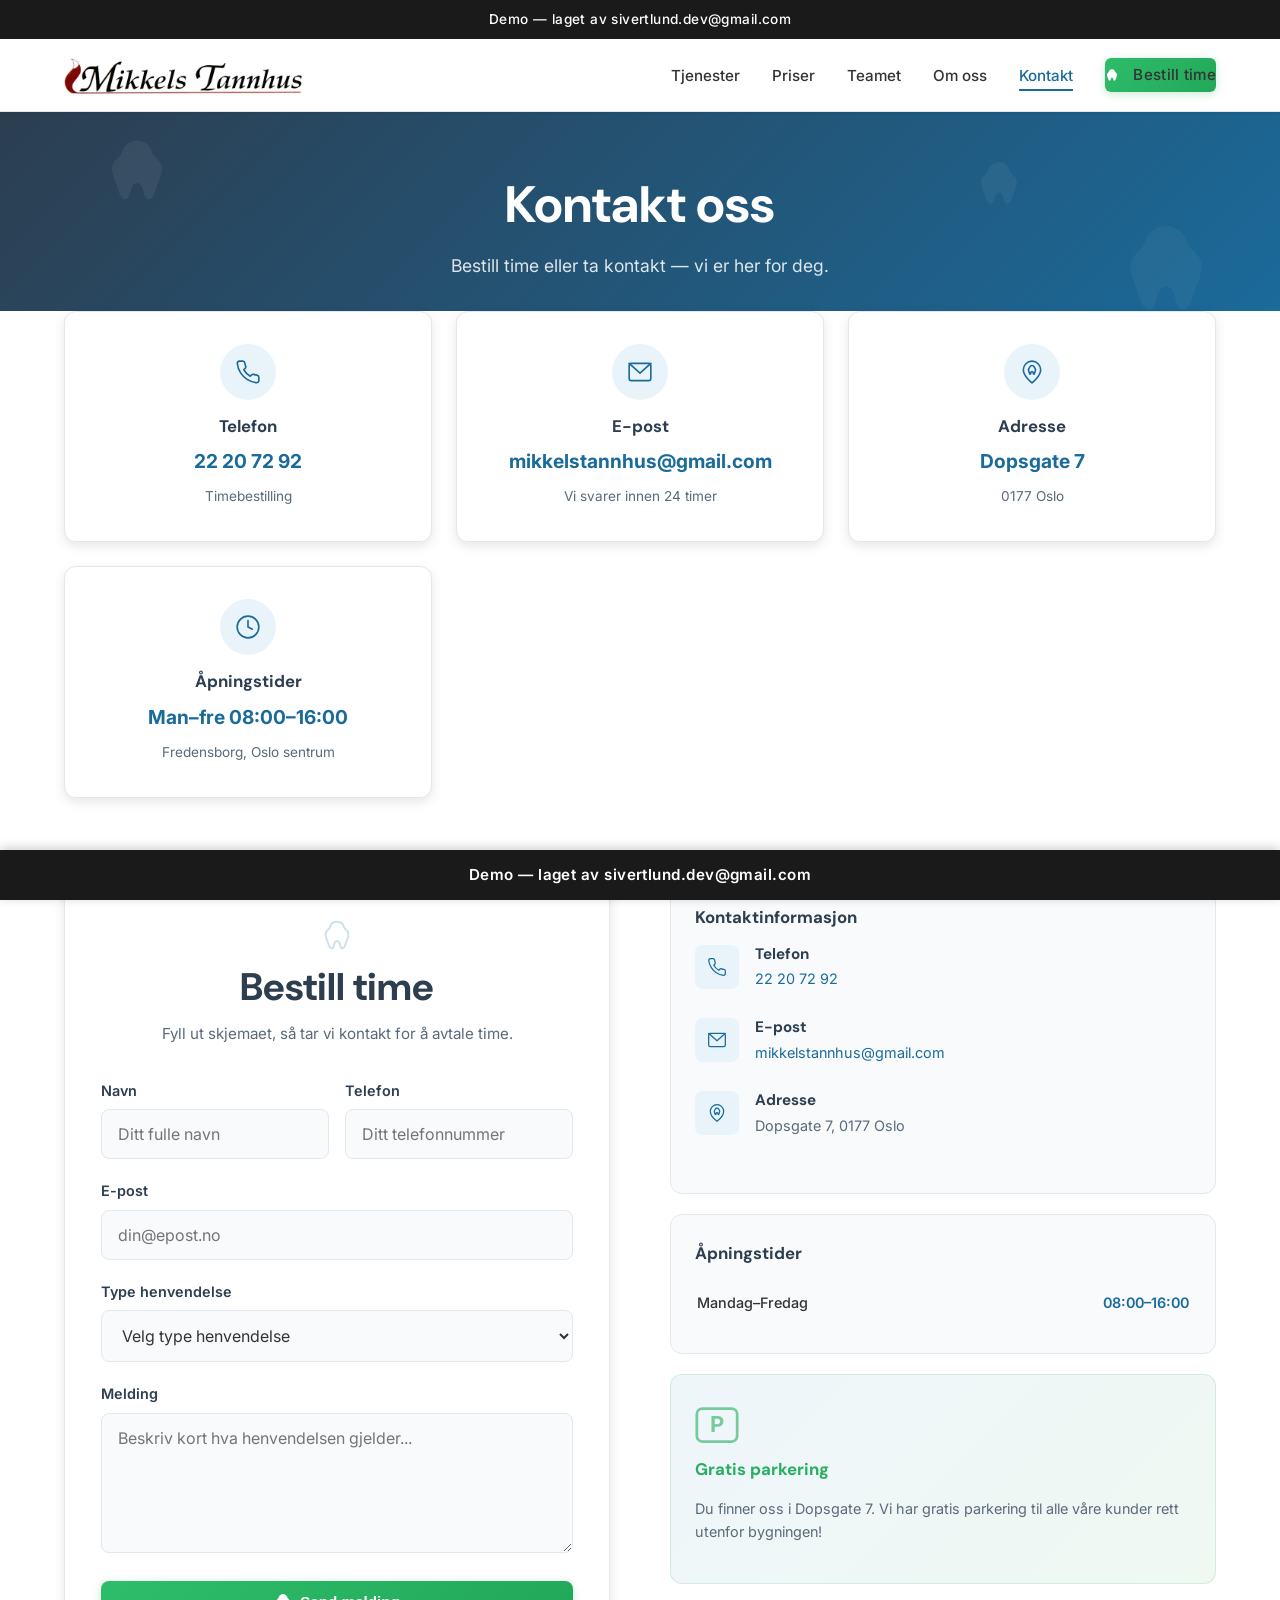
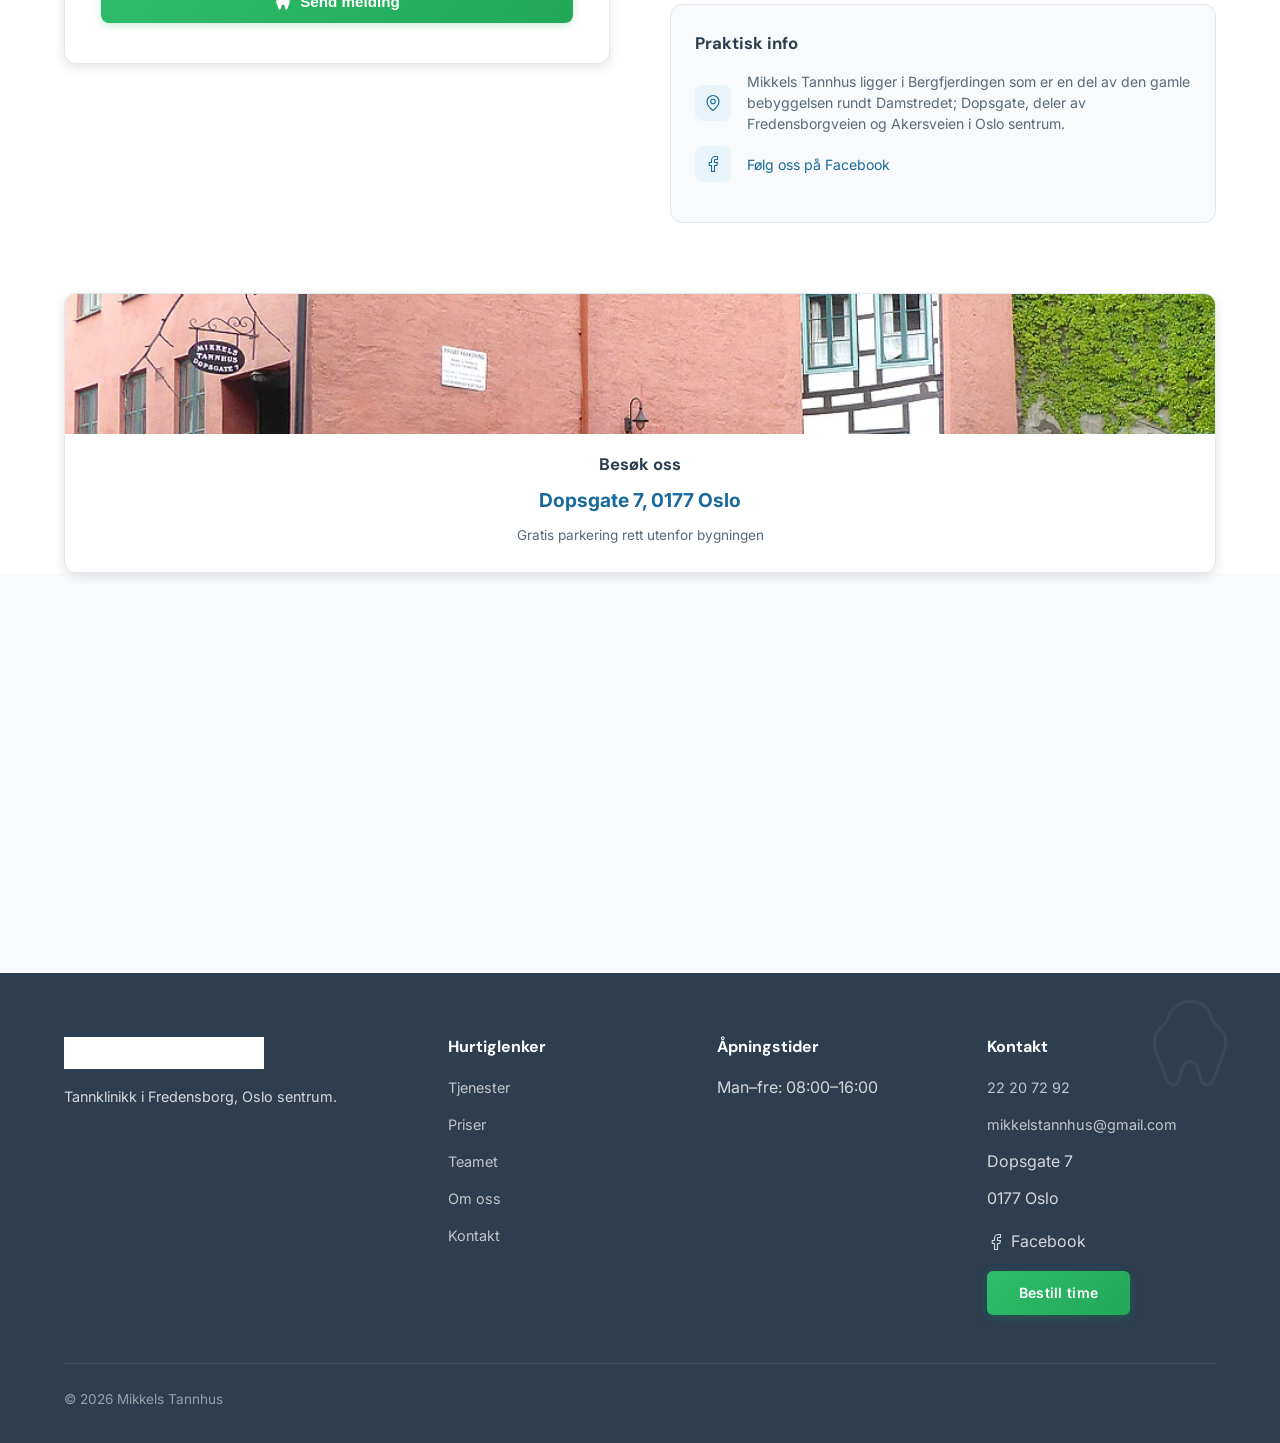
==== kontakt.html @ ebc5834c "Initial commit: Mikkels Tannhus website Tannklinikk website for Mikkels Tannhus, Dopsgate 7, Oslo. B" ====
<!DOCTYPE html>
<html lang="nb">
<head>
  <meta charset="UTF-8">
  <meta name="viewport" content="width=device-width, initial-scale=1.0">
  <title>Kontakt oss — Mikkels Tannhus</title>
  <meta name="description" content="Ta kontakt med Mikkels Tannhus. Ring 22 20 72 92 for timebestilling. Dopsgate 7, 0177 Oslo.">

  <!-- Fonts -->
  <link rel="preconnect" href="https://fonts.googleapis.com">
  <link rel="preconnect" href="https://fonts.gstatic.com" crossorigin>
  <link href="https://fonts.googleapis.com/css2?family=DM+Sans:wght@400;500;600;700&family=Inter:wght@400;500;600;700&display=swap" rel="stylesheet">

  <link rel="stylesheet" href="style.css">
</head>
<body>

  <!-- ===== DEMO BANNER ===== -->
  <div class="demo-banner">Demo — laget av sivertlund.dev@gmail.com</div>

  <!-- ===== HEADER ===== -->
  <header class="header">
    <div class="container">
      <a href="index.html" class="logo">
        <img src="assets/images/logo.jpg" alt="Mikkels Tannhus" loading="eager">
      </a>
      <nav>
        <ul class="nav-links" id="navLinks">
          <li><a href="tjenester.html">Tjenester</a></li>
          <li><a href="priser.html">Priser</a></li>
          <li><a href="teamet.html">Teamet</a></li>
          <li><a href="om.html">Om oss</a></li>
          <li><a href="kontakt.html" class="active">Kontakt</a></li>
          <li><a href="kontakt.html" class="btn btn-primary btn-nav">Bestill time</a></li>
        </ul>
      </nav>
      <button class="hamburger" id="hamburger" aria-label="Meny">
        <span></span>
        <span></span>
        <span></span>
      </button>
    </div>
  </header>

  <!-- ===== PAGE HERO ===== -->
  <section class="page-hero">
    <div class="page-hero-teeth" aria-hidden="true">
      <svg class="page-hero-tooth pht-1" viewBox="0 0 24 24" fill="rgba(255,255,255,0.06)"><path d="M12 2C9.5 2 7.5 3.5 7 5.5C6.5 7.5 5 8 4 9.5C3 11 3.5 13 4 14.5C4.5 16 5 17 5.5 18.5C6 20 6.5 22 8 22C9.5 22 9.5 20 10 18.5C10.5 17 11 16.5 12 16.5C13 16.5 13.5 17 14 18.5C14.5 20 14.5 22 16 22C17.5 22 18 20 18.5 18.5C19 17 19.5 16 20 14.5C20.5 13 21 11 20 9.5C19 8 17.5 7.5 17 5.5C16.5 3.5 14.5 2 12 2Z"/></svg>
      <svg class="page-hero-tooth pht-2" viewBox="0 0 24 24" fill="rgba(255,255,255,0.04)"><path d="M12 2C9.5 2 7.5 3.5 7 5.5C6.5 7.5 5 8 4 9.5C3 11 3.5 13 4 14.5C4.5 16 5 17 5.5 18.5C6 20 6.5 22 8 22C9.5 22 9.5 20 10 18.5C10.5 17 11 16.5 12 16.5C13 16.5 13.5 17 14 18.5C14.5 20 14.5 22 16 22C17.5 22 18 20 18.5 18.5C19 17 19.5 16 20 14.5C20.5 13 21 11 20 9.5C19 8 17.5 7.5 17 5.5C16.5 3.5 14.5 2 12 2Z"/></svg>
      <svg class="page-hero-tooth pht-3" viewBox="0 0 24 24" fill="rgba(255,255,255,0.05)"><path d="M12 2C9.5 2 7.5 3.5 7 5.5C6.5 7.5 5 8 4 9.5C3 11 3.5 13 4 14.5C4.5 16 5 17 5.5 18.5C6 20 6.5 22 8 22C9.5 22 9.5 20 10 18.5C10.5 17 11 16.5 12 16.5C13 16.5 13.5 17 14 18.5C14.5 20 14.5 22 16 22C17.5 22 18 20 18.5 18.5C19 17 19.5 16 20 14.5C20.5 13 21 11 20 9.5C19 8 17.5 7.5 17 5.5C16.5 3.5 14.5 2 12 2Z"/></svg>
    </div>
    <div class="container">
      <h1>Kontakt oss</h1>
      <p>Bestill time eller ta kontakt — vi er her for deg.</p>
    </div>
  </section>

  <!-- ===== QUICK CONTACT CARDS ===== -->
  <section class="contact-quick-cards">
    <div class="container">
      <div class="contact-cards-grid">
        <a href="tel:22207292" class="contact-quick-card fade-in">
          <div class="contact-quick-icon">
            <svg xmlns="http://www.w3.org/2000/svg" viewBox="0 0 24 24" fill="none" stroke="currentColor" stroke-width="1.5" stroke-linecap="round" stroke-linejoin="round"><path d="M22 16.92v3a2 2 0 0 1-2.18 2 19.79 19.79 0 0 1-8.63-3.07 19.5 19.5 0 0 1-6-6 19.79 19.79 0 0 1-3.07-8.67A2 2 0 0 1 4.11 2h3a2 2 0 0 1 2 1.72c.127.96.361 1.903.7 2.81a2 2 0 0 1-.45 2.11L8.09 9.91a16 16 0 0 0 6 6l1.27-1.27a2 2 0 0 1 2.11-.45c.907.339 1.85.573 2.81.7A2 2 0 0 1 22 16.92Z"/></svg>
          </div>
          <h3>Telefon</h3>
          <span class="contact-quick-value">22 20 72 92</span>
          <span class="contact-quick-desc">Timebestilling</span>
        </a>
        <a href="mailto:mikkelstannhus@gmail.com" class="contact-quick-card fade-in">
          <div class="contact-quick-icon">
            <svg xmlns="http://www.w3.org/2000/svg" viewBox="0 0 24 24" fill="none" stroke="currentColor" stroke-width="1.5" stroke-linecap="round" stroke-linejoin="round"><rect x="2" y="4" width="20" height="16" rx="2"/><path d="M22 4L12 13L2 4"/></svg>
          </div>
          <h3>E-post</h3>
          <span class="contact-quick-value">mikkelstannhus@gmail.com</span>
          <span class="contact-quick-desc">Vi svarer innen 24 timer</span>
        </a>
        <a href="https://maps.google.com/?q=Dopsgate+7,+0177+Oslo" target="_blank" rel="noopener" class="contact-quick-card fade-in">
          <div class="contact-quick-icon">
            <!-- Location pin with tooth -->
            <svg xmlns="http://www.w3.org/2000/svg" viewBox="0 0 24 24" fill="none" stroke="currentColor" stroke-width="1.5" stroke-linecap="round" stroke-linejoin="round"><path d="M12 22S4 16 4 10a8 8 0 1 1 16 0c0 6-8 12-8 12Z"/><path d="M12 6C11 6 10.3 6.5 10.1 7.2C9.8 8 9.3 8.3 9 9C8.5 9.7 8.7 10.5 9 11C9.2 11.5 9.3 12 9.5 12.5C9.7 13.2 9.8 14 10.3 14C10.8 14 10.8 13.2 11 12.5C11.2 11.8 11.3 11.5 12 11.5C12.7 11.5 12.8 11.8 13 12.5C13.2 13.2 13.2 14 13.7 14C14.2 14 14.3 13.2 14.5 12.5C14.7 12 14.8 11.5 15 11C15.3 10.5 15.5 9.7 15 9C14.7 8.3 14.2 8 14 7.2C13.7 6.5 13 6 12 6Z"/></svg>
          </div>
          <h3>Adresse</h3>
          <span class="contact-quick-value">Dopsgate 7</span>
          <span class="contact-quick-desc">0177 Oslo</span>
        </a>
        <div class="contact-quick-card fade-in">
          <div class="contact-quick-icon">
            <svg xmlns="http://www.w3.org/2000/svg" viewBox="0 0 24 24" fill="none" stroke="currentColor" stroke-width="1.5" stroke-linecap="round" stroke-linejoin="round"><circle cx="12" cy="12" r="10"/><polyline points="12 6 12 12 16 14"/></svg>
          </div>
          <h3>Åpningstider</h3>
          <span class="contact-quick-value">Man–fre 08:00–16:00</span>
          <span class="contact-quick-desc">Fredensborg, Oslo sentrum</span>
        </div>
      </div>
    </div>
  </section>

  <!-- ===== CONTACT FORM SECTION ===== -->
  <section class="contact-form-section">
    <div class="container">
      <div class="contact-layout">

        <!-- Left column: Form -->
        <div class="contact-form-col fade-in">
          <div class="contact-form-card">
            <div class="contact-form-header">
              <div class="contact-form-tooth" aria-hidden="true">
                <svg viewBox="0 0 24 24" fill="none" stroke="currentColor" stroke-width="1.5" stroke-linecap="round" stroke-linejoin="round"><path d="M12 2C9.5 2 7.5 3.5 7 5.5C6.5 7.5 5 8 4 9.5C3 11 3.5 13 4 14.5C4.5 16 5 17 5.5 18.5C6 20 6.5 22 8 22C9.5 22 9.5 20 10 18.5C10.5 17 11 16.5 12 16.5C13 16.5 13.5 17 14 18.5C14.5 20 14.5 22 16 22C17.5 22 18 20 18.5 18.5C19 17 19.5 16 20 14.5C20.5 13 21 11 20 9.5C19 8 17.5 7.5 17 5.5C16.5 3.5 14.5 2 12 2Z"/></svg>
              </div>
              <h2>Bestill time</h2>
              <p>Fyll ut skjemaet, så tar vi kontakt for å avtale time.</p>
            </div>
            <form action="https://formspree.io/f/placeholder" method="POST">
              <div class="form-row">
                <div class="form-group">
                  <label for="navn">Navn</label>
                  <input type="text" id="navn" name="navn" placeholder="Ditt fulle navn" required>
                </div>
                <div class="form-group">
                  <label for="telefon">Telefon</label>
                  <input type="tel" id="telefon" name="telefon" placeholder="Ditt telefonnummer">
                </div>
              </div>
              <div class="form-group">
                <label for="epost">E-post</label>
                <input type="email" id="epost" name="epost" placeholder="din@epost.no" required>
              </div>
              <div class="form-group">
                <label for="henvendelse">Type henvendelse</label>
                <select id="henvendelse" name="henvendelse">
                  <option value="">Velg type henvendelse</option>
                  <option value="timebestilling">Timebestilling</option>
                  <option value="tannlegeskrekk">Tannlegeskrekk</option>
                  <option value="implantat">Implantat-konsultasjon</option>
                  <option value="prisforespørsel">Prisforespørsel</option>
                  <option value="annet">Annet</option>
                </select>
              </div>
              <div class="form-group">
                <label for="melding">Melding</label>
                <textarea id="melding" name="melding" rows="4" required placeholder="Beskriv kort hva henvendelsen gjelder..."></textarea>
              </div>
              <button type="submit" class="btn btn-primary btn-tooth-icon" style="width: 100%; justify-content: center;"><svg class="btn-icon" viewBox="0 0 20 20" fill="currentColor"><path d="M10 1C7.8 1 6 2.5 5.5 4.3C5 6 3.8 6.5 3 7.8C2 9 2.5 10.8 3 12C3.5 13.3 3.8 14 4.2 15.3C4.7 17 5 18.5 6.2 18.5C7.5 18.5 7.5 17 8 15.3C8.5 13.5 8.8 13 10 13C11.2 13 11.5 13.5 12 15.3C12.5 17 12.5 18.5 13.8 18.5C15 18.5 15.3 17 15.8 15.3C16.2 14 16.5 13.3 17 12C17.5 10.8 18 9 17 7.8C16.2 6.5 15 6 14.5 4.3C14 2.5 12.2 1 10 1Z"/></svg> Send melding</button>
            </form>
          </div>
        </div>

        <!-- Right column: Contact info sidebar -->
        <div class="contact-info-sidebar fade-in">
          <div class="sidebar-card">
            <h3>Kontaktinformasjon</h3>

            <div class="sidebar-item">
              <div class="sidebar-item-icon">
                <svg xmlns="http://www.w3.org/2000/svg" viewBox="0 0 24 24" fill="none" stroke="currentColor" stroke-width="1.5" stroke-linecap="round" stroke-linejoin="round"><path d="M22 16.92v3a2 2 0 0 1-2.18 2 19.79 19.79 0 0 1-8.63-3.07 19.5 19.5 0 0 1-6-6 19.79 19.79 0 0 1-3.07-8.67A2 2 0 0 1 4.11 2h3a2 2 0 0 1 2 1.72c.127.96.361 1.903.7 2.81a2 2 0 0 1-.45 2.11L8.09 9.91a16 16 0 0 0 6 6l1.27-1.27a2 2 0 0 1 2.11-.45c.907.339 1.85.573 2.81.7A2 2 0 0 1 22 16.92Z"/></svg>
              </div>
              <div>
                <h4>Telefon</h4>
                <p><a href="tel:22207292">22 20 72 92</a></p>
              </div>
            </div>

            <div class="sidebar-item">
              <div class="sidebar-item-icon">
                <svg xmlns="http://www.w3.org/2000/svg" viewBox="0 0 24 24" fill="none" stroke="currentColor" stroke-width="1.5" stroke-linecap="round" stroke-linejoin="round"><rect x="2" y="4" width="20" height="16" rx="2"/><path d="M22 4L12 13L2 4"/></svg>
              </div>
              <div>
                <h4>E-post</h4>
                <p><a href="mailto:mikkelstannhus@gmail.com">mikkelstannhus@gmail.com</a></p>
              </div>
            </div>

            <div class="sidebar-item">
              <div class="sidebar-item-icon">
                <!-- Location pin with tooth -->
                <svg xmlns="http://www.w3.org/2000/svg" viewBox="0 0 24 24" fill="none" stroke="currentColor" stroke-width="1.5" stroke-linecap="round" stroke-linejoin="round"><path d="M12 22S4 16 4 10a8 8 0 1 1 16 0c0 6-8 12-8 12Z"/><path d="M12 6C11 6 10.3 6.5 10.1 7.2C9.8 8 9.3 8.3 9 9C8.5 9.7 8.7 10.5 9 11C9.2 11.5 9.3 12 9.5 12.5C9.7 13.2 9.8 14 10.3 14C10.8 14 10.8 13.2 11 12.5C11.2 11.8 11.3 11.5 12 11.5C12.7 11.5 12.8 11.8 13 12.5C13.2 13.2 13.2 14 13.7 14C14.2 14 14.3 13.2 14.5 12.5C14.7 12 14.8 11.5 15 11C15.3 10.5 15.5 9.7 15 9C14.7 8.3 14.2 8 14 7.2C13.7 6.5 13 6 12 6Z"/></svg>
              </div>
              <div>
                <h4>Adresse</h4>
                <p>Dopsgate 7, 0177 Oslo</p>
              </div>
            </div>
          </div>

          <div class="sidebar-card">
            <h3>Åpningstider</h3>
            <table class="opening-hours-table">
              <tr><td>Mandag–Fredag</td><td>08:00–16:00</td></tr>
            </table>
          </div>

          <div class="sidebar-card sidebar-card--accent">
            <div class="sidebar-card-icon" aria-hidden="true">
              <!-- Car / parking icon -->
              <svg viewBox="0 0 24 24" fill="none" stroke="currentColor" stroke-width="1.5" stroke-linecap="round" stroke-linejoin="round"><rect x="1" y="3" width="22" height="18" rx="3"/><text x="12" y="16" text-anchor="middle" font-size="12" font-weight="bold" fill="currentColor" stroke="none">P</text></svg>
            </div>
            <h3>Gratis parkering</h3>
            <p>Du finner oss i Dopsgate 7. Vi har gratis parkering til alle våre kunder rett utenfor bygningen!</p>
          </div>

          <div class="sidebar-card">
            <h3>Praktisk info</h3>
            <div class="sidebar-item sidebar-item--compact">
              <div class="sidebar-item-icon">
                <!-- Location pin -->
                <svg xmlns="http://www.w3.org/2000/svg" viewBox="0 0 24 24" fill="none" stroke="currentColor" stroke-width="1.5" stroke-linecap="round" stroke-linejoin="round"><path d="M12 22S4 16 4 10a8 8 0 1 1 16 0c0 6-8 12-8 12Z"/><circle cx="12" cy="10" r="3"/></svg>
              </div>
              <p>Mikkels Tannhus ligger i Bergfjerdingen som er en del av den gamle bebyggelsen rundt Damstredet; Dopsgate, deler av Fredensborgveien og Akersveien i Oslo sentrum.</p>
            </div>
            <div class="sidebar-item sidebar-item--compact">
              <div class="sidebar-item-icon">
                <svg xmlns="http://www.w3.org/2000/svg" viewBox="0 0 24 24" fill="none" stroke="currentColor" stroke-width="1.5" stroke-linecap="round" stroke-linejoin="round"><path d="M18 2h-3a5 5 0 0 0-5 5v3H7v4h3v8h4v-8h3l1-4h-4V7a1 1 0 0 1 1-1h3z"/></svg>
              </div>
              <p><a href="https://www.facebook.com/Mikkels-Tannhus-194707723928622/" target="_blank" rel="noopener">Følg oss på Facebook</a></p>
            </div>
          </div>
        </div>
      </div>
    </div>
  </section>

  <!-- ===== PARKING IMAGE ===== -->
  <section class="contact-quick-cards" style="padding-top: 0;">
    <div class="container">
      <div class="contact-cards-grid" style="grid-template-columns: 1fr;">
        <div class="contact-quick-card contact-quick-card--image fade-in">
          <img src="assets/images/parkering.jpg" alt="Gratis parkering utenfor Mikkels Tannhus i Dopsgate 7" class="contact-quick-img" loading="lazy">
          <div class="contact-quick-card-body">
            <h3>Besøk oss</h3>
            <span class="contact-quick-value">Dopsgate 7, 0177 Oslo</span>
            <span class="contact-quick-desc">Gratis parkering rett utenfor bygningen</span>
          </div>
        </div>
      </div>
    </div>
  </section>

  <!-- ===== MAP ===== -->
  <section class="map-section">
    <iframe
      src="https://www.google.com/maps/embed?pb=!1m18!1m12!1m3!1d2000!2d10.747!3d59.9195!2m3!1f0!2f0!3f0!3m2!1i1024!2i768!4f13.1!3m3!1m2!1s0x46416e7c5c38a0f7%3A0x0!2sDopsgate%207%2C%200177%20Oslo!5e0!3m2!1sno!2sno!4v1700000000000!5m2!1sno!2sno"
      allowfullscreen=""
      loading="lazy"
      referrerpolicy="no-referrer-when-downgrade"
      title="Kart til Mikkels Tannhus">
    </iframe>
  </section>

  <!-- ===== FOOTER ===== -->
  <footer class="footer">
    <div class="container">
      <div class="footer-grid">
        <div class="footer-brand">
          <a href="index.html" class="logo">
            <img src="assets/images/logo.jpg" alt="Mikkels Tannhus">
          </a>
          <p>Tannklinikk i Fredensborg, Oslo sentrum.</p>
        </div>
        <div>
          <h4>Hurtiglenker</h4>
          <ul class="footer-links">
            <li><a href="tjenester.html">Tjenester</a></li>
            <li><a href="priser.html">Priser</a></li>
            <li><a href="teamet.html">Teamet</a></li>
            <li><a href="om.html">Om oss</a></li>
            <li><a href="kontakt.html">Kontakt</a></li>
          </ul>
        </div>
        <div>
          <h4>Åpningstider</h4>
          <ul class="footer-links">
            <li>Man–fre: 08:00–16:00</li>
          </ul>
        </div>
        <div>
          <h4>Kontakt</h4>
          <ul class="footer-links">
            <li><a href="tel:22207292">22 20 72 92</a></li>
            <li><a href="mailto:mikkelstannhus@gmail.com">mikkelstannhus@gmail.com</a></li>
            <li>Dopsgate 7</li>
            <li>0177 Oslo</li>
          </ul>
          <div style="margin-top: 16px;">
            <a href="https://www.facebook.com/Mikkels-Tannhus-194707723928622/" target="_blank" rel="noopener" style="display: inline-flex; align-items: center; gap: 6px; color: inherit; text-decoration: none;">
              <svg xmlns="http://www.w3.org/2000/svg" width="18" height="18" viewBox="0 0 24 24" fill="none" stroke="currentColor" stroke-width="1.5" stroke-linecap="round" stroke-linejoin="round"><path d="M18 2h-3a5 5 0 0 0-5 5v3H7v4h3v8h4v-8h3l1-4h-4V7a1 1 0 0 1 1-1h3z"/></svg>
              Facebook
            </a>
          </div>
          <div style="margin-top: 12px;">
            <a href="kontakt.html" class="btn btn-primary btn-nav">Bestill time</a>
          </div>
        </div>
      </div>
      <div class="footer-bottom">
        <span>&copy; 2026 Mikkels Tannhus</span>
      </div>
    </div>
  </footer>

  <!-- ===== DEMO BANNER STICKY ===== -->
  <div class="demo-banner-sticky">Demo — laget av sivertlund.dev@gmail.com</div>

  <script src="main.js"></script>
</body>
</html>
---- style.css ----
/* ===== RESET & BASE ===== */
*, *::before, *::after {
  box-sizing: border-box;
  margin: 0;
  padding: 0;
}

:root {
  --primary: #1A6B9C;
  --primary-dark: #145980;
  --primary-light: #E8F4FA;
  --secondary: #2C3E50;
  --accent: #27AE60;
  --accent-hover: #219a52;
  --bg: #F8FAFB;
  --white: #FFFFFF;
  --text: #333333;
  --text-light: #5a6a7a;
  --border: #E2E8F0;
  --shadow-sm: 0 1px 3px rgba(0,0,0,0.08);
  --shadow-md: 0 4px 12px rgba(0,0,0,0.1);
  --shadow-lg: 0 8px 30px rgba(0,0,0,0.12);
  --radius: 12px;
  --radius-sm: 8px;
  --transition: 0.3s ease;
}

html {
  scroll-behavior: smooth;
  font-size: 16px;
}

body {
  font-family: 'Inter', 'Open Sans', -apple-system, BlinkMacSystemFont, sans-serif;
  color: var(--text);
  background: var(--bg);
  line-height: 1.7;
  -webkit-font-smoothing: antialiased;
}

img {
  max-width: 100%;
  height: auto;
  display: block;
}

a {
  color: var(--primary);
  text-decoration: none;
  transition: color var(--transition);
}

a:hover {
  color: var(--primary-dark);
}

h1, h2, h3, h4 {
  font-family: 'DM Sans', 'Inter', sans-serif;
  color: var(--secondary);
  line-height: 1.3;
  font-weight: 700;
}

h1 { font-size: clamp(2rem, 5vw, 3.2rem); }
h2 { font-size: clamp(1.6rem, 3.5vw, 2.4rem); }
h3 { font-size: clamp(1.2rem, 2.5vw, 1.5rem); }

.container {
  max-width: 1200px;
  margin: 0 auto;
  padding: 0 24px;
}

section {
  padding: 80px 0;
}

/* ===== DEMO BANNER ===== */
.demo-banner {
  background: #1a1a1a;
  color: #fff;
  text-align: center;
  padding: 8px 16px;
  font-size: 0.85rem;
  font-weight: 500;
  letter-spacing: 0.03em;
  z-index: 1100;
  position: relative;
}

.demo-banner a {
  color: #93c5fd;
  text-decoration: underline;
  font-weight: 600;
}

.demo-banner a:hover {
  color: #bfdbfe;
}

.demo-banner-sticky {
  position: fixed;
  bottom: 0;
  left: 0;
  right: 0;
  z-index: 1100;
  background: #1a1a1a;
  color: #fff;
  text-align: center;
  padding: 12px 16px;
  font-size: 0.95rem;
  font-weight: 600;
  letter-spacing: 0.03em;
  box-shadow: 0 -2px 10px rgba(0,0,0,0.2);
}

.demo-banner-sticky a {
  color: #93c5fd;
  text-decoration: underline;
  font-weight: 700;
}

.demo-banner-sticky a:hover {
  color: #bfdbfe;
}

/* ===== HEADER / NAV ===== */
.header {
  position: sticky;
  top: 0;
  z-index: 1000;
  background: var(--white);
  border-bottom: 1px solid var(--border);
  box-shadow: var(--shadow-sm);
}

.header .container {
  display: flex;
  align-items: center;
  justify-content: space-between;
  height: 72px;
}

.logo {
  display: flex;
  align-items: center;
  gap: 0;
}

.logo img {
  height: 38px;
  width: auto;
}

.nav-links {
  display: flex;
  align-items: center;
  gap: 32px;
  list-style: none;
}

.nav-links a {
  color: var(--text);
  font-size: 0.95rem;
  font-weight: 500;
  position: relative;
  padding: 4px 0;
}

.nav-links a:not(.btn)::after {
  content: '';
  position: absolute;
  bottom: -2px;
  left: 0;
  width: 0;
  height: 2px;
  background: var(--primary);
  transition: width var(--transition);
}

.nav-links a:not(.btn):hover::after,
.nav-links a:not(.btn).active::after {
  width: 100%;
}

.nav-links a:not(.btn):hover {
  color: var(--primary);
}

.nav-links a:not(.btn).active {
  color: var(--primary);
}

/* CTA Button */
.btn {
  display: inline-flex;
  align-items: center;
  gap: 8px;
  padding: 12px 28px;
  border-radius: var(--radius-sm);
  font-weight: 600;
  font-size: 0.95rem;
  cursor: pointer;
  transition: all var(--transition);
  border: none;
  text-decoration: none;
}

.btn-primary {
  background: linear-gradient(135deg, #2ebd6b, #22a858);
  color: var(--white);
  box-shadow: 0 2px 8px rgba(39, 174, 96, 0.25);
}

.btn-primary:hover {
  background: linear-gradient(135deg, #34d477, #27ae60);
  color: var(--white);
  transform: translateY(-1px);
  box-shadow: 0 6px 20px rgba(39, 174, 96, 0.35);
}

.btn-secondary {
  background: var(--white);
  color: var(--primary);
  border: 2px solid var(--primary);
}

.btn-secondary:hover {
  background: var(--primary);
  color: var(--white);
  transform: translateY(-1px);
}

.btn-outline {
  background: transparent;
  color: var(--white);
  border: 2px solid var(--white);
}

.btn-outline:hover {
  background: var(--white);
  color: var(--primary);
}

.btn-nav {
  padding: 10px 32px;
  font-size: 0.88rem;
  border-radius: 6px;
  letter-spacing: 0.3px;
}

/* Subtle pulse on nav CTA */
@keyframes subtlePulse {
  0%, 100% { box-shadow: 0 0 0 0 rgba(39, 174, 96, 0.4); }
  50% { box-shadow: 0 0 0 6px rgba(39, 174, 96, 0); }
}

.header .btn-nav {
  animation: subtlePulse 3s ease-in-out infinite;
  animation-delay: 2s;
}

/* Hamburger */
.hamburger {
  display: none;
  flex-direction: column;
  gap: 5px;
  cursor: pointer;
  background: none;
  border: none;
  padding: 8px;
}

.hamburger span {
  display: block;
  width: 24px;
  height: 2.5px;
  background: var(--text);
  border-radius: 2px;
  transition: all var(--transition);
}

.hamburger.active span:nth-child(1) {
  transform: rotate(45deg) translate(5px, 5px);
}

.hamburger.active span:nth-child(2) {
  opacity: 0;
}

.hamburger.active span:nth-child(3) {
  transform: rotate(-45deg) translate(5px, -5px);
}

/* ===== HERO ===== */
.hero {
  background: linear-gradient(135deg, var(--secondary) 0%, var(--primary) 60%, #1a8bc7 100%);
  color: var(--white);
  padding: 100px 0 120px;
  position: relative;
  overflow: hidden;
}

.hero::before {
  content: '';
  position: absolute;
  top: -50%;
  right: -20%;
  width: 600px;
  height: 600px;
  background: radial-gradient(circle, rgba(255,255,255,0.06) 0%, transparent 70%);
  border-radius: 50%;
}

.hero::after {
  content: '';
  position: absolute;
  bottom: -30%;
  left: -10%;
  width: 400px;
  height: 400px;
  background: radial-gradient(circle, rgba(255,255,255,0.04) 0%, transparent 70%);
  border-radius: 50%;
}

.hero .container {
  position: relative;
  z-index: 1;
  display: grid;
  grid-template-columns: 1fr 1fr;
  gap: 60px;
  align-items: center;
}

.hero-content h1 {
  color: var(--white);
  margin-bottom: 20px;
  font-size: clamp(2.2rem, 5vw, 3.4rem);
}

.hero-content p {
  font-size: 1.15rem;
  line-height: 1.8;
  opacity: 0.92;
  margin-bottom: 36px;
  max-width: 520px;
}

.hero-lead {
  font-size: 1.3rem;
  font-weight: 500;
  opacity: 1;
  margin-bottom: 16px;
}

.hero-highlights {
  list-style: none;
  padding: 0;
  margin: 0 0 36px 0;
  max-width: 520px;
}

.hero-highlights li {
  position: relative;
  padding-left: 28px;
  font-size: 1.05rem;
  line-height: 1.6;
  opacity: 0.92;
  margin-bottom: 10px;
}

.hero-highlights li::before {
  content: '';
  position: absolute;
  left: 0;
  top: 8px;
  width: 16px;
  height: 16px;
  background: url("data:image/svg+xml,%3Csvg xmlns='http://www.w3.org/2000/svg' viewBox='0 0 24 24' fill='rgba(255,255,255,0.9)'%3E%3Cpath d='M12 2C9.5 2 7.5 3.5 7 5.5C6.5 7.5 5 8 4 9.5C3 11 3.5 13 4 14.5C4.5 16 5 17 5.5 18.5C6 20 6.5 22 8 22C9.5 22 9.5 20 10 18.5C10.5 17 11 16.5 12 16.5C13 16.5 13.5 17 14 18.5C14.5 20 14.5 22 16 22C17.5 22 18 20 18.5 18.5C19 17 19.5 16 20 14.5C20.5 13 21 11 20 9.5C19 8 17.5 7.5 17 5.5C16.5 3.5 14.5 2 12 2Z'/%3E%3C/svg%3E") no-repeat center;
  background-size: contain;
}

.hero-buttons {
  display: flex;
  gap: 16px;
  flex-wrap: wrap;
}

.hero-image {
  display: flex;
  justify-content: center;
  align-items: center;
}

.hero-img {
  width: 100%;
  max-width: 480px;
  border-radius: var(--radius);
  box-shadow: 0 20px 60px rgba(0,0,0,0.3);
  object-fit: cover;
}

/* ===== TRUST BADGES ===== */
.trust {
  background: linear-gradient(160deg, #eaf3f8 0%, #f1f8f0 40%, #f0eef6 70%, #f8f4ee 100%);
  padding: 60px 0;
  margin-top: -40px;
  position: relative;
  z-index: 2;
}

.trust-grid {
  display: grid;
  grid-template-columns: repeat(4, 1fr);
  gap: 24px;
}

.trust-card {
  text-align: center;
  padding: 32px 20px;
  background: rgba(26, 107, 156, 0.08);
  backdrop-filter: blur(16px);
  -webkit-backdrop-filter: blur(16px);
  border-radius: var(--radius);
  border: 1px solid rgba(26, 107, 156, 0.15);
  box-shadow: 0 4px 24px rgba(0, 0, 0, 0.06), inset 0 1px 0 rgba(255, 255, 255, 0.6);
  transition: transform 0.4s cubic-bezier(0.22, 1, 0.36, 1), box-shadow 0.4s ease;
}

/* Subtilt varierte farger per trust-card */
.trust-card:nth-child(1) {
  background: rgba(26, 107, 156, 0.08);
  border-color: rgba(26, 107, 156, 0.18);
}
.trust-card:nth-child(2) {
  background: rgba(39, 174, 96, 0.07);
  border-color: rgba(39, 174, 96, 0.16);
}
.trust-card:nth-child(3) {
  background: rgba(142, 68, 173, 0.06);
  border-color: rgba(142, 68, 173, 0.14);
}
.trust-card:nth-child(4) {
  background: rgba(230, 126, 34, 0.06);
  border-color: rgba(230, 126, 34, 0.14);
}

.trust-card:hover {
  transform: translateY(-4px);
  box-shadow: 0 8px 32px rgba(0, 0, 0, 0.1), inset 0 1px 0 rgba(255, 255, 255, 0.7);
}
.trust-card:nth-child(1):hover { background: rgba(26, 107, 156, 0.13); }
.trust-card:nth-child(2):hover { background: rgba(39, 174, 96, 0.11); }
.trust-card:nth-child(3):hover { background: rgba(142, 68, 173, 0.10); }
.trust-card:nth-child(4):hover { background: rgba(230, 126, 34, 0.10); }

.trust-icon {
  width: 56px;
  height: 56px;
  margin: 0 auto 16px;
  background: var(--primary-light);
  border-radius: 50%;
  display: flex;
  align-items: center;
  justify-content: center;
}

.trust-icon svg {
  width: 28px;
  height: 28px;
  color: var(--primary);
}

/* Varierte ikonfarger per trust-card */
.trust-card:nth-child(1) .trust-icon { background: rgba(26, 107, 156, 0.15); }
.trust-card:nth-child(1) .trust-icon svg { color: #1A6B9C; }
.trust-card:nth-child(2) .trust-icon { background: rgba(39, 174, 96, 0.15); }
.trust-card:nth-child(2) .trust-icon svg { color: #27AE60; }
.trust-card:nth-child(3) .trust-icon { background: rgba(142, 68, 173, 0.13); }
.trust-card:nth-child(3) .trust-icon svg { color: #8E44AD; }
.trust-card:nth-child(4) .trust-icon { background: rgba(230, 126, 34, 0.13); }
.trust-card:nth-child(4) .trust-icon svg { color: #E67E22; }

.trust-card h3 {
  font-size: 1.1rem;
  margin-bottom: 8px;
}

.trust-card p {
  color: var(--text-light);
  font-size: 0.9rem;
  line-height: 1.5;
}

/* ===== SECTION HEADERS ===== */
.section-header {
  text-align: center;
  margin-bottom: 56px;
}

.section-header h2 {
  margin-bottom: 12px;
}

.section-header p {
  color: var(--text-light);
  font-size: 1.1rem;
  max-width: 600px;
  margin: 0 auto;
}

.section-label {
  display: inline-block;
  font-size: 0.85rem;
  font-weight: 600;
  color: var(--primary);
  text-transform: uppercase;
  letter-spacing: 1.5px;
  margin-bottom: 8px;
}

/* ===== SERVICES GRID ===== */
.services {
  background: var(--bg);
}

.services-grid {
  display: grid;
  grid-template-columns: repeat(3, 1fr);
  gap: 24px;
}

.service-card {
  padding: 36px 28px;
  border-radius: var(--radius);
  box-shadow: var(--shadow-sm);
  transition: all var(--transition);
  border: 1px solid transparent;
  display: flex;
  flex-direction: column;
}

/* Lik gradient på alle tjeneste-kort */
.service-card {
  background: linear-gradient(135deg, #ffffff 0%, #eef6fb 100%);
  border-color: rgba(26, 107, 156, 0.10);
}

.service-card:hover {
  transform: translateY(-4px);
  box-shadow: var(--shadow-lg);
  border-color: #1A6B9C;
  background: linear-gradient(135deg, #f8fbfe 0%, #e3eff9 100%);
}

.service-icon {
  width: 52px;
  height: 52px;
  background: rgba(26, 107, 156, 0.12);
  border-radius: var(--radius-sm);
  display: flex;
  align-items: center;
  justify-content: center;
  margin-bottom: 20px;
}

.service-icon svg {
  width: 26px;
  height: 26px;
  color: var(--primary);
}

.service-card h3 {
  margin-bottom: 12px;
}

.service-card p {
  color: var(--text-light);
  font-size: 0.95rem;
  margin-bottom: 16px;
  flex-grow: 1;
}

.service-price {
  font-size: 0.9rem;
  color: var(--primary);
  font-weight: 600;
  margin-bottom: 16px;
}

.service-card .link-arrow {
  color: var(--primary);
  font-weight: 600;
  font-size: 0.9rem;
  display: inline-flex;
  align-items: center;
  gap: 6px;
}

.service-card .link-arrow:hover {
  gap: 10px;
}

/* ===== TEAM SECTION ===== */
.team {
  background: var(--white);
}

.team-grid {
  display: grid;
  grid-template-columns: repeat(3, 1fr);
  gap: 32px;
}

.team-card {
  text-align: center;
  padding: 40px 28px;
  border-radius: var(--radius);
  background: var(--bg);
  transition: all var(--transition);
}

.team-card:hover {
  transform: translateY(-4px);
  box-shadow: var(--shadow-lg);
}

.team-avatar {
  width: 140px;
  height: 140px;
  border-radius: 50%;
  margin: 0 auto 20px;
  background: var(--primary-light);
  display: flex;
  align-items: center;
  justify-content: center;
  overflow: hidden;
  border: 4px solid var(--white);
  box-shadow: var(--shadow-md);
}

.team-avatar img {
  width: 100%;
  height: 100%;
  object-fit: cover;
}

.team-avatar svg {
  width: 60px;
  height: 60px;
  color: var(--primary);
  opacity: 0.5;
}

.team-card h3 {
  margin-bottom: 4px;
}

.team-card .role {
  color: var(--primary);
  font-weight: 600;
  font-size: 0.9rem;
  margin-bottom: 12px;
}

.team-card p {
  color: var(--text-light);
  font-size: 0.92rem;
  line-height: 1.6;
}

/* ===== WHY US ===== */
.why-us {
  background: linear-gradient(135deg, var(--secondary) 0%, var(--primary) 100%);
  color: var(--white);
}

.why-us .section-header h2,
.why-us .section-label {
  color: var(--white);
}

.why-us .section-header p {
  color: rgba(255,255,255,0.8);
}

.why-grid {
  display: grid;
  grid-template-columns: repeat(2, 1fr);
  gap: 24px;
}

.why-card {
  display: flex;
  gap: 20px;
  padding: 28px;
  background: rgba(255,255,255,0.1);
  border-radius: var(--radius);
  backdrop-filter: blur(10px);
  border: 1px solid rgba(255,255,255,0.12);
  transition: all var(--transition);
}

.why-card:hover {
  background: rgba(255,255,255,0.15);
  transform: translateY(-2px);
}

.why-card-icon {
  flex-shrink: 0;
  width: 48px;
  height: 48px;
  background: rgba(255,255,255,0.15);
  border-radius: var(--radius-sm);
  display: flex;
  align-items: center;
  justify-content: center;
}

.why-card-icon svg {
  width: 24px;
  height: 24px;
}

.why-card h3 {
  color: var(--white);
  margin-bottom: 6px;
  font-size: 1.1rem;
}

.why-card p {
  color: rgba(255,255,255,0.8);
  font-size: 0.92rem;
  line-height: 1.5;
}

/* ===== CTA BANNER ===== */
.cta-banner {
  background: var(--white);
  padding: 80px 0;
}

.cta-inner {
  background: var(--bg);
  border-radius: var(--radius);
  padding: 60px;
  text-align: center;
  border: 1px solid var(--border);
}

.cta-inner h2 {
  margin-bottom: 16px;
}

.cta-inner p {
  color: var(--text-light);
  font-size: 1.1rem;
  margin-bottom: 32px;
  max-width: 500px;
  margin-left: auto;
  margin-right: auto;
}

.cta-phone {
  font-size: 1.8rem;
  font-weight: 700;
  color: var(--primary);
  margin-bottom: 24px;
  display: block;
}

.cta-phone a {
  color: var(--primary);
}

.cta-phone a:hover {
  color: var(--primary-dark);
}

/* ===== CONTACT INFO BAR ===== */
.contact-bar {
  background: var(--bg);
  padding: 60px 0;
}

.contact-grid {
  display: grid;
  grid-template-columns: 1fr 1fr 1fr;
  gap: 32px;
}

.contact-item {
  display: flex;
  gap: 16px;
  align-items: flex-start;
}

.contact-item-icon {
  flex-shrink: 0;
  width: 48px;
  height: 48px;
  background: var(--primary-light);
  border-radius: var(--radius-sm);
  display: flex;
  align-items: center;
  justify-content: center;
}

.contact-item-icon svg {
  width: 22px;
  height: 22px;
  color: var(--primary);
}

.contact-item h3 {
  font-size: 1rem;
  margin-bottom: 4px;
}

.contact-item p {
  color: var(--text-light);
  font-size: 0.92rem;
  line-height: 1.5;
}

/* ===== MAP ===== */
.map-section {
  padding: 0;
}

.map-section iframe {
  width: 100%;
  height: 400px;
  border: none;
  display: block;
}

/* ===== FOOTER ===== */
.footer {
  background: var(--secondary);
  color: rgba(255,255,255,0.8);
  padding: 64px 0 32px;
}

.footer-grid {
  display: grid;
  grid-template-columns: 1.5fr 1fr 1fr 1fr;
  gap: 40px;
  margin-bottom: 48px;
}

.footer-brand .logo img {
  height: 32px;
  filter: brightness(0) invert(1);
  margin-bottom: 16px;
}

.footer-brand p {
  font-size: 0.9rem;
  line-height: 1.6;
  max-width: 280px;
}

.footer h4 {
  color: var(--white);
  font-size: 1rem;
  margin-bottom: 16px;
}

.footer-links {
  list-style: none;
}

.footer-links li {
  margin-bottom: 10px;
}

.footer-links a {
  color: rgba(255,255,255,0.7);
  font-size: 0.9rem;
  transition: color var(--transition);
}

.footer-links a:hover {
  color: var(--white);
}

.footer-bottom {
  border-top: 1px solid rgba(255,255,255,0.1);
  padding-top: 24px;
  display: flex;
  justify-content: space-between;
  align-items: center;
  font-size: 0.85rem;
  color: rgba(255,255,255,0.5);
}

/* ===== PRISER PAGE ===== */
.prices-page {
  background: var(--bg);
  padding: 80px 0;
}

.price-category {
  margin-bottom: 48px;
}

.price-category-header {
  margin-bottom: 16px;
  display: flex;
  align-items: center;
  gap: 12px;
  flex-wrap: wrap;
}

.price-category-header h2 {
  font-size: 1.4rem;
  color: var(--secondary);
  margin-bottom: 2px;
}

.price-category-sub {
  font-size: 0.9rem;
  color: var(--text-light);
}

.price-card {
  background: var(--white);
  border-radius: var(--radius);
  border: 1px solid var(--border);
  overflow: hidden;
}

.price-table {
  width: 100%;
  border-collapse: collapse;
}

.price-table tr {
  border-bottom: 1px solid var(--border);
  transition: background var(--transition);
}

.price-table tr:last-child {
  border-bottom: none;
}

.price-table tr:hover {
  background: var(--primary-light);
}

.price-table td {
  padding: 18px 24px;
  font-size: 0.95rem;
}

.price-table td:last-child {
  text-align: right;
  font-weight: 600;
  color: var(--primary);
  white-space: nowrap;
}

.price-detail {
  display: block;
  font-size: 0.82rem;
  color: var(--text-light);
  margin-top: 2px;
}

.price-include {
  padding: 14px 24px;
  background: var(--primary-light);
  font-size: 0.85rem;
  color: var(--text-light);
  line-height: 1.5;
}

.price-notes-box {
  background: var(--white);
  border-radius: var(--radius);
  border: 1px solid var(--border);
  padding: 32px;
  margin-top: 16px;
}

.price-notes-box h3 {
  font-size: 1.1rem;
  margin-bottom: 16px;
}

.price-notes-box ul {
  list-style: none;
  padding: 0;
}

.price-notes-box li {
  padding: 8px 0;
  padding-left: 20px;
  position: relative;
  font-size: 0.92rem;
  color: var(--text-light);
  line-height: 1.5;
}

.price-notes-box li::before {
  content: '';
  position: absolute;
  left: 0;
  top: 16px;
  width: 6px;
  height: 6px;
  border-radius: 50%;
  background: var(--primary);
}

/* ===== TJENESTER PAGE ===== */

/* Quick-nav bar */
.services-nav {
  background: var(--white);
  border-bottom: 1px solid var(--border);
  padding: 16px 0;
  position: sticky;
  top: 72px;
  z-index: 90;
}

.services-nav-list {
  display: flex;
  gap: 8px;
  list-style: none;
  flex-wrap: wrap;
  justify-content: center;
}

.services-nav-list a {
  display: block;
  padding: 8px 16px;
  border-radius: 100px;
  font-size: 0.875rem;
  font-weight: 500;
  color: var(--text-light);
  background: var(--bg);
  border: 1px solid var(--border);
  transition: all var(--transition);
}

.services-nav-list a:hover {
  background: var(--primary-light);
  color: var(--primary);
  border-color: var(--primary);
}

/* Services grid */
.services-grid-section {
  padding: 60px 0;
}

.services-grid-detail {
  display: grid;
  grid-template-columns: repeat(2, 1fr);
  gap: 24px;
}

.service-card-detail {
  background: var(--white);
  border-radius: var(--radius);
  padding: 32px;
  border: 1px solid var(--border);
  display: flex;
  flex-direction: column;
  transition: all var(--transition);
}

.service-card-detail:hover {
  box-shadow: var(--shadow-md);
  border-color: rgba(26, 107, 156, 0.25);
  transform: translateY(-2px);
}

.service-card-detail .service-icon {
  margin-bottom: 20px;
}

.service-card-detail:hover .service-icon {
  transform: scale(1.1) rotate(3deg);
}

.service-card-detail h2 {
  font-size: 1.25rem;
  margin-bottom: 12px;
}

.service-card-detail p {
  color: var(--text-light);
  line-height: 1.7;
  margin-bottom: 16px;
  flex: 1;
}

.service-card-detail .service-price {
  font-size: 1rem;
  font-weight: 600;
  color: var(--primary);
  display: block;
  margin-bottom: 20px;
}

.btn-sm {
  align-self: flex-start;
  padding: 10px 20px;
  font-size: 0.875rem;
}

/* Highlight sections (tannlegevakt, tannlegeskrekk) */
.service-highlight-section {
  padding: 60px 0;
  background: linear-gradient(135deg, #eef6fb 0%, #f0f8f2 100%);
}

.service-highlight--emergency {
  background: linear-gradient(135deg, #fef3cd 0%, #fff8e1 100%);
}

.service-highlight-inner {
  display: flex;
  align-items: flex-start;
  gap: 40px;
}

.service-highlight-icon {
  width: 80px;
  height: 80px;
  min-width: 80px;
  background: rgba(39, 174, 96, 0.12);
  border-radius: var(--radius);
  display: flex;
  align-items: center;
  justify-content: center;
  transition: transform 0.4s cubic-bezier(0.22, 1, 0.36, 1);
}

.service-highlight-icon svg {
  width: 40px;
  height: 40px;
  color: var(--accent);
}

.service-highlight--emergency .service-highlight-icon {
  background: rgba(245, 158, 11, 0.15);
}

.service-highlight--emergency .service-highlight-icon svg {
  color: #d97706;
}

.service-highlight-section:hover .service-highlight-icon {
  transform: scale(1.1) rotate(3deg);
}

.service-highlight-content h2 {
  font-size: 1.5rem;
  margin-bottom: 16px;
}

.service-highlight-content p {
  color: var(--text-light);
  line-height: 1.8;
  margin-bottom: 24px;
  max-width: 700px;
}

/* ===== REVIEWS ===== */
.reviews-section {
  padding: 80px 0;
  background: var(--white);
}

.reviews-rating {
  display: flex;
  align-items: center;
  gap: 12px;
  justify-content: center;
  margin-top: 16px;
}

.reviews-stars {
  display: flex;
  gap: 2px;
}

.reviews-stars svg {
  width: 22px;
  height: 22px;
}

.reviews-score {
  color: var(--text-light);
  font-size: 0.95rem;
}

.reviews-grid {
  display: grid;
  grid-template-columns: repeat(3, 1fr);
  gap: 24px;
  margin-top: 48px;
}

.review-card {
  background: var(--bg);
  border-radius: var(--radius);
  padding: 32px;
  border: 1px solid var(--border);
  transition: all var(--transition);
}

.review-card:hover {
  box-shadow: var(--shadow-md);
  transform: translateY(-2px);
}

.review-stars {
  display: flex;
  gap: 2px;
  margin-bottom: 16px;
}

.review-stars svg {
  width: 18px;
  height: 18px;
}

.review-text {
  color: var(--text);
  line-height: 1.7;
  font-style: italic;
  margin-bottom: 16px;
}

.review-source {
  color: var(--text-light);
  font-size: 0.85rem;
}

/* Responsive for new components */
@media (max-width: 768px) {
  .services-grid-detail {
    grid-template-columns: 1fr;
  }

  .services-nav {
    top: 60px;
  }

  .services-nav-list {
    gap: 6px;
  }

  .services-nav-list a {
    padding: 6px 12px;
    font-size: 0.8rem;
  }

  .service-highlight-inner {
    flex-direction: column;
    gap: 24px;
  }

  .reviews-grid {
    grid-template-columns: 1fr;
  }
}

/* Legacy service-detail */
.service-detail {
  padding: 40px 0;
  border-bottom: 1px solid var(--border);
}

.service-detail:last-child {
  border-bottom: none;
}

.service-detail-header {
  display: flex;
  align-items: center;
  gap: 16px;
  margin-bottom: 16px;
}

.service-detail h3 {
  margin: 0;
}

.service-detail p {
  color: var(--text-light);
  line-height: 1.7;
  max-width: 700px;
  margin-bottom: 16px;
}

.service-detail .service-price {
  font-size: 1rem;
}

/* ===== TEAM PAGE ===== */
.team-detail {
  display: grid;
  grid-template-columns: 200px 1fr;
  gap: 40px;
  align-items: start;
  padding: 48px 0;
  border-bottom: 1px solid var(--border);
}

.team-detail:last-child {
  border-bottom: none;
}

.team-detail-avatar {
  width: 200px;
  height: 200px;
  border-radius: 50%;
  background: var(--primary-light);
  display: flex;
  align-items: center;
  justify-content: center;
  overflow: hidden;
  border: 4px solid var(--white);
  box-shadow: var(--shadow-md);
}

.team-detail-avatar svg {
  width: 80px;
  height: 80px;
  color: var(--primary);
  opacity: 0.4;
}

.team-detail h3 {
  font-size: 1.5rem;
  margin-bottom: 4px;
}

.team-detail .role {
  color: var(--primary);
  font-weight: 600;
  margin-bottom: 16px;
  display: block;
}

.team-detail p {
  color: var(--text-light);
  line-height: 1.7;
  margin-bottom: 12px;
}

.team-detail .specialties {
  display: flex;
  gap: 8px;
  flex-wrap: wrap;
  margin-top: 16px;
}

.specialty-tag {
  background: var(--primary-light);
  color: var(--primary);
  padding: 6px 14px;
  border-radius: 20px;
  font-size: 0.85rem;
  font-weight: 500;
}

/* ===== PAGE HERO (sub pages) ===== */
.page-hero {
  background: linear-gradient(135deg, var(--secondary) 0%, var(--primary) 100%);
  color: var(--white);
  padding: 60px 0;
  text-align: center;
}

.page-hero h1 {
  color: var(--white);
  margin-bottom: 12px;
}

.page-hero p {
  color: rgba(255,255,255,0.85);
  font-size: 1.1rem;
  max-width: 600px;
  margin: 0 auto;
}

/* ===== CONTACT FORM ===== */
.contact-form-section {
  background: var(--white);
}

.contact-layout {
  display: grid;
  grid-template-columns: 1fr 1fr;
  gap: 60px;
}

.form-group {
  margin-bottom: 20px;
}

.form-group label {
  display: block;
  font-weight: 600;
  font-size: 0.9rem;
  margin-bottom: 6px;
  color: var(--secondary);
}

.form-group input,
.form-group textarea,
.form-group select {
  width: 100%;
  padding: 14px 16px;
  border: 1px solid var(--border);
  border-radius: var(--radius-sm);
  font-family: inherit;
  font-size: 1rem;
  color: var(--text);
  background: var(--bg);
  transition: border-color var(--transition), box-shadow var(--transition);
}

.form-group input:focus,
.form-group textarea:focus,
.form-group select:focus {
  outline: none;
  border-color: var(--primary);
  box-shadow: 0 0 0 3px rgba(26, 107, 156, 0.15);
}

.form-group textarea {
  resize: vertical;
  min-height: 140px;
}

.contact-info-sidebar h3 {
  margin-bottom: 24px;
}

.sidebar-item {
  display: flex;
  gap: 16px;
  margin-bottom: 28px;
  align-items: flex-start;
}

.sidebar-item-icon {
  flex-shrink: 0;
  width: 44px;
  height: 44px;
  background: var(--primary-light);
  border-radius: var(--radius-sm);
  display: flex;
  align-items: center;
  justify-content: center;
}

.sidebar-item-icon svg {
  width: 20px;
  height: 20px;
  color: var(--primary);
}

.sidebar-item h4 {
  font-size: 0.95rem;
  margin-bottom: 4px;
}

.sidebar-item p {
  color: var(--text-light);
  font-size: 0.9rem;
  line-height: 1.5;
}

.hours-table {
  width: 100%;
  font-size: 0.9rem;
}

.hours-table td {
  padding: 6px 0;
  color: var(--text-light);
}

.hours-table td:first-child {
  font-weight: 500;
  color: var(--text);
}

/* ===== OM OSS — STORY SECTION ===== */
.about-story {
  background: var(--white);
  padding: 100px 0;
}

.about-story-grid {
  display: grid;
  grid-template-columns: 1fr 1fr;
  gap: 60px;
  align-items: center;
}

.about-story-image {
  border-radius: var(--radius);
  overflow: hidden;
  box-shadow: var(--shadow-lg);
}

.about-story-image img {
  width: 100%;
  height: 100%;
  object-fit: cover;
  aspect-ratio: 4/3;
}

.about-story-text .section-label {
  margin-bottom: 12px;
}

.about-story-text h2 {
  margin-bottom: 24px;
}

.about-story-text p {
  color: var(--text-light);
  font-size: 1.05rem;
  line-height: 1.8;
  margin-bottom: 16px;
}

/* ===== OM OSS — VALUES ===== */
.about-values-section {
  background: var(--bg);
  padding: 100px 0;
}

.values-grid {
  display: grid;
  grid-template-columns: repeat(4, 1fr);
  gap: 24px;
}

.value-card {
  background: var(--white);
  padding: 36px 28px;
  border-radius: var(--radius);
  text-align: center;
  border: 1px solid var(--border);
  transition: all var(--transition);
}

.value-card:hover {
  transform: translateY(-4px);
  box-shadow: var(--shadow-lg);
  border-color: var(--primary);
}

.value-icon {
  width: 56px;
  height: 56px;
  margin: 0 auto 20px;
  background: var(--primary-light);
  border-radius: 50%;
  display: flex;
  align-items: center;
  justify-content: center;
}

.value-icon svg {
  width: 26px;
  height: 26px;
  color: var(--primary);
}

.value-card h3 {
  margin-bottom: 10px;
  font-size: 1.05rem;
}

.value-card p {
  color: var(--text-light);
  font-size: 0.9rem;
  line-height: 1.6;
}

/* ===== OM OSS — PRACTICAL ===== */
.practical-section {
  background: var(--white);
  padding: 100px 0;
}

.practical-cards {
  display: grid;
  grid-template-columns: repeat(3, 1fr);
  gap: 24px;
}

.practical-card {
  background: var(--bg);
  padding: 36px 28px;
  border-radius: var(--radius);
  text-align: center;
  border: 1px solid var(--border);
  transition: all var(--transition);
}

.practical-card:hover {
  transform: translateY(-2px);
  box-shadow: var(--shadow-md);
}

.practical-icon {
  width: 56px;
  height: 56px;
  margin: 0 auto 20px;
  background: var(--primary-light);
  border-radius: 50%;
  display: flex;
  align-items: center;
  justify-content: center;
}

.practical-icon svg {
  width: 26px;
  height: 26px;
  color: var(--primary);
}

.practical-card h3 {
  margin-bottom: 10px;
  font-size: 1.1rem;
}

.practical-card p {
  color: var(--text-light);
  font-size: 0.92rem;
  line-height: 1.6;
}

/* ===== TEAMET PAGE — CARD LAYOUT ===== */
.team-showcase {
  background: var(--bg);
  padding: 100px 0;
}

.team-cards-grid {
  display: grid;
  grid-template-columns: repeat(3, 1fr);
  gap: 32px;
  max-width: 1100px;
  margin: 0 auto;
}

.team-profile-card {
  background: var(--white);
  border-radius: var(--radius);
  overflow: hidden;
  box-shadow: var(--shadow-sm);
  border: 1px solid var(--border);
  transition: all var(--transition);
  display: flex;
  flex-direction: column;
}

.team-profile-card:hover {
  transform: translateY(-4px);
  box-shadow: var(--shadow-lg);
}

.team-profile-img {
  width: 100%;
  overflow: hidden;
  background: var(--primary-light);
}

.team-profile-img img {
  width: 100%;
  height: auto;
  display: block;
  transition: transform 0.5s ease;
}

.team-profile-card:hover .team-profile-img img {
  transform: scale(1.03);
}

.team-profile-info {
  padding: 28px 24px 24px;
  text-align: center;
  display: flex;
  flex-direction: column;
  flex-grow: 1;
}

.team-profile-info h3 {
  margin-bottom: 4px;
  font-size: 1.2rem;
}

.team-profile-info .role {
  color: var(--primary);
  font-weight: 600;
  font-size: 0.88rem;
  margin-bottom: 14px;
  display: block;
}

.team-profile-info > p {
  color: var(--text-light);
  font-size: 0.92rem;
  line-height: 1.6;
  margin-bottom: 12px;
}

.team-profile-expand {
  margin-bottom: 16px;
}

.team-profile-bio {
  max-height: 0;
  overflow: hidden;
  transition: max-height 0.4s ease, opacity 0.3s ease;
  opacity: 0;
}

.team-profile-bio.open {
  max-height: 400px;
  opacity: 1;
}

.team-profile-bio p {
  color: var(--text-light);
  font-size: 0.88rem;
  line-height: 1.7;
  margin-bottom: 10px;
  text-align: left;
}

.expand-btn {
  display: inline-flex;
  align-items: center;
  gap: 4px;
  background: none;
  border: none;
  color: var(--primary);
  font-weight: 600;
  font-size: 0.88rem;
  cursor: pointer;
  padding: 6px 0;
  font-family: inherit;
  transition: color var(--transition);
}

.expand-btn:hover {
  color: var(--primary-dark);
}

.expand-icon {
  display: inline-flex;
  align-items: center;
  justify-content: center;
  width: 20px;
  height: 20px;
  border-radius: 50%;
  background: var(--primary-light);
  font-size: 0.85rem;
  font-weight: 700;
  transition: transform var(--transition);
}

.expand-btn[aria-expanded="true"] .expand-icon {
  transform: rotate(45deg);
}

.team-profile-info .specialty-tags {
  display: flex;
  gap: 6px;
  flex-wrap: wrap;
  justify-content: center;
  margin-top: auto;
}

.specialty-tags .specialty-tag {
  font-size: 0.8rem;
  padding: 5px 12px;
}

/* ===== IMAGE STRIP (frontpage) ===== */
.image-strip {
  padding: 0;
  overflow: hidden;
}

.image-strip-grid {
  display: grid;
  grid-template-columns: repeat(4, 1fr);
  gap: 0;
}

.image-strip-item {
  overflow: hidden;
  aspect-ratio: 16/10;
}

.image-strip-item img {
  width: 100%;
  height: 100%;
  object-fit: cover;
  transition: transform 0.5s ease;
}

.image-strip-item:hover img {
  transform: scale(1.05);
}

/* ===== GALLERY (om oss) ===== */
.gallery-section {
  background: var(--white);
  padding: 100px 0;
}

.gallery-grid {
  display: grid;
  grid-template-columns: repeat(3, 1fr);
  gap: 16px;
}

.gallery-item {
  border-radius: var(--radius);
  overflow: hidden;
  position: relative;
  aspect-ratio: 4/3;
}

.gallery-item--wide {
  grid-column: span 2;
}

.gallery-item img {
  width: 100%;
  height: 100%;
  object-fit: cover;
  transition: transform 0.5s ease;
}

.gallery-item:hover img {
  transform: scale(1.04);
}

.gallery-caption {
  position: absolute;
  bottom: 0;
  left: 0;
  right: 0;
  padding: 12px 16px;
  background: linear-gradient(transparent, rgba(0,0,0,0.6));
  color: var(--white);
  font-size: 0.85rem;
  font-weight: 500;
}

/* ===== ANIMATIONS ===== */

/* Fade up (default) */
.fade-in {
  opacity: 0;
  transform: translateY(30px);
  transition: opacity 0.7s cubic-bezier(0.22, 1, 0.36, 1), transform 0.7s cubic-bezier(0.22, 1, 0.36, 1);
}

.fade-in.visible {
  opacity: 1;
  transform: translateY(0);
}

/* Hero entrance */
@keyframes heroSlideUp {
  from { opacity: 0; transform: translateY(40px); }
  to { opacity: 1; transform: translateY(0); }
}

@keyframes heroFadeIn {
  from { opacity: 0; transform: scale(0.96); }
  to { opacity: 1; transform: scale(1); }
}

.hero-content h1 {
  animation: heroSlideUp 0.8s cubic-bezier(0.22, 1, 0.36, 1) 0.1s both;
}

.hero-content p {
  animation: heroSlideUp 0.8s cubic-bezier(0.22, 1, 0.36, 1) 0.25s both;
}

.hero-lead {
  animation: heroSlideUp 0.8s cubic-bezier(0.22, 1, 0.36, 1) 0.2s both;
}

.hero-highlights {
  animation: heroSlideUp 0.8s cubic-bezier(0.22, 1, 0.36, 1) 0.35s both;
}

.hero-buttons {
  animation: heroSlideUp 0.8s cubic-bezier(0.22, 1, 0.36, 1) 0.5s both;
}

.hero-image img {
  animation: heroFadeIn 1s cubic-bezier(0.22, 1, 0.36, 1) 0.3s both;
}

/* Trust card counter animation */
@keyframes countPop {
  0% { transform: scale(0.8); opacity: 0; }
  60% { transform: scale(1.05); }
  100% { transform: scale(1); opacity: 1; }
}

.trust-card.visible .trust-icon {
  animation: countPop 0.5s cubic-bezier(0.22, 1, 0.36, 1) both;
}

/* Smooth card interactions */
.service-card,
.team-card,
.team-profile-card,
.value-card,
.trust-card,
.practical-card,
.why-card {
  transition: transform 0.4s cubic-bezier(0.22, 1, 0.36, 1), box-shadow 0.4s ease, border-color 0.3s ease;
}

/* Section label slide-in */
@keyframes labelSlide {
  from { opacity: 0; transform: translateX(-12px); }
  to { opacity: 1; transform: translateX(0); }
}

.fade-in.visible .section-label {
  animation: labelSlide 0.5s cubic-bezier(0.22, 1, 0.36, 1) 0.1s both;
}

/* Image strip hover overlay */
.image-strip-item::after {
  content: '';
  position: absolute;
  inset: 0;
  background: rgba(26, 107, 156, 0);
  transition: background 0.4s ease;
}

.image-strip-item {
  position: relative;
}

.image-strip-item:hover::after {
  background: rgba(26, 107, 156, 0.1);
}

/* Smooth link arrow */
.link-arrow {
  transition: gap 0.3s cubic-bezier(0.22, 1, 0.36, 1), color 0.3s ease;
}

/* CTA inner subtle float */
@keyframes subtleFloat {
  0%, 100% { transform: translateY(0); }
  50% { transform: translateY(-4px); }
}

.cta-inner:hover {
  animation: subtleFloat 2s ease-in-out infinite;
}

/* Gallery hover */
.gallery-item::after {
  content: '';
  position: absolute;
  inset: 0;
  background: linear-gradient(transparent 50%, rgba(0,0,0,0.5));
  opacity: 0;
  transition: opacity 0.4s ease;
}

.gallery-item:hover::after {
  opacity: 1;
}

.gallery-caption {
  z-index: 1;
  transform: translateY(8px);
  transition: transform 0.4s ease, opacity 0.4s ease;
  opacity: 0;
}

.gallery-item:hover .gallery-caption {
  transform: translateY(0);
  opacity: 1;
}

/* ===== FLOATING TOOTH DECORATIONS (Hero) ===== */
.hero-teeth-decor {
  position: absolute;
  inset: 0;
  pointer-events: none;
  z-index: 0;
  overflow: hidden;
}

.floating-tooth {
  position: absolute;
  opacity: 0;
  animation-fill-mode: both;
  animation-timing-function: ease-in-out;
  animation-iteration-count: infinite;
}

.ft-1 {
  width: 80px;
  top: 10%;
  left: 5%;
  animation: floatTooth1 8s 0.5s both infinite;
}

.ft-2 {
  width: 120px;
  top: 60%;
  right: 3%;
  animation: floatTooth2 10s 1s both infinite;
}

.ft-3 {
  width: 50px;
  top: 30%;
  right: 15%;
  animation: floatTooth3 7s 0.3s both infinite;
}

.ft-4 {
  width: 150px;
  bottom: 5%;
  left: 15%;
  animation: floatTooth1 12s 2s both infinite;
}

.ft-5 {
  width: 60px;
  top: 15%;
  right: 30%;
  animation: floatTooth2 9s 1.5s both infinite;
}

@keyframes floatTooth1 {
  0%, 100% { transform: translateY(0) rotate(0deg); opacity: 1; }
  25% { transform: translateY(-20px) rotate(5deg); }
  50% { transform: translateY(-10px) rotate(-3deg); opacity: 0.8; }
  75% { transform: translateY(-25px) rotate(4deg); }
}

@keyframes floatTooth2 {
  0%, 100% { transform: translateY(0) rotate(0deg) scale(1); opacity: 1; }
  33% { transform: translateY(-15px) rotate(-5deg) scale(1.03); }
  66% { transform: translateY(-8px) rotate(3deg) scale(0.97); opacity: 0.7; }
}

@keyframes floatTooth3 {
  0%, 100% { transform: translate(0, 0) rotate(0deg); opacity: 1; }
  50% { transform: translate(10px, -15px) rotate(8deg); opacity: 0.6; }
}

/* ===== SECTION TOOTH ICON (decorative above section headers) ===== */
.section-tooth-icon {
  width: 36px;
  height: 36px;
  margin: 0 auto 12px;
  opacity: 0.15;
  color: var(--primary);
  animation: toothBob 3s ease-in-out infinite;
}

.section-tooth-icon svg {
  width: 100%;
  height: 100%;
}

@keyframes toothBob {
  0%, 100% { transform: translateY(0); }
  50% { transform: translateY(-6px); }
}

/* ===== SPARKLE ANIMATIONS on service icons ===== */
.service-card:hover .service-icon svg .sparkle {
  animation: sparkleFlash 0.6s ease-in-out;
}

@keyframes sparkleFlash {
  0% { opacity: 0; transform: scale(0.5); }
  50% { opacity: 1; transform: scale(1.3); }
  100% { opacity: 1; transform: scale(1); }
}

/* ===== TOOTH ICON IN BUTTONS ===== */
.btn-icon {
  width: 18px;
  height: 18px;
  flex-shrink: 0;
}

.btn-tooth-icon:hover .btn-icon {
  animation: toothWiggle 0.5s ease-in-out;
}

@keyframes toothWiggle {
  0%, 100% { transform: rotate(0deg); }
  25% { transform: rotate(-8deg); }
  75% { transform: rotate(8deg); }
}

/* ===== CTA TOOTH DECORATION ===== */
.cta-inner {
  position: relative;
  overflow: hidden;
}

.cta-tooth-decor {
  position: absolute;
  top: -20px;
  right: -20px;
  width: 140px;
  height: 140px;
  opacity: 0.06;
  color: var(--primary);
  transform: rotate(15deg);
  animation: ctaToothFloat 6s ease-in-out infinite;
  pointer-events: none;
}

.cta-tooth-decor svg {
  width: 100%;
  height: 100%;
}

@keyframes ctaToothFloat {
  0%, 100% { transform: rotate(15deg) translateY(0); }
  50% { transform: rotate(20deg) translateY(-8px); }
}

/* ===== TRUST ICON TOOTH PULSE ===== */
.trust-card:hover .trust-icon svg {
  animation: toothPulse 0.6s cubic-bezier(0.22, 1, 0.36, 1);
}

@keyframes toothPulse {
  0% { transform: scale(1); }
  30% { transform: scale(1.15); }
  60% { transform: scale(0.95); }
  100% { transform: scale(1); }
}

/* ===== SERVICE CARD TOOTH SHIMMER ===== */
.service-card::before {
  content: '';
  position: absolute;
  top: 0;
  left: -100%;
  width: 100%;
  height: 100%;
  background: linear-gradient(90deg, transparent, rgba(26, 107, 156, 0.04), transparent);
  transition: left 0.6s ease;
  pointer-events: none;
}

.service-card {
  position: relative;
  overflow: hidden;
}

.service-card:hover::before {
  left: 100%;
}

/* ===== SERVICE ICON BOUNCE ON SCROLL ===== */
.service-card.visible .service-icon {
  animation: iconBounceIn 0.6s cubic-bezier(0.22, 1, 0.36, 1) both;
}

@keyframes iconBounceIn {
  0% { transform: scale(0) rotate(-10deg); opacity: 0; }
  60% { transform: scale(1.1) rotate(3deg); opacity: 1; }
  100% { transform: scale(1) rotate(0deg); opacity: 1; }
}

/* ===== TEAM CARD DENTAL ACCENT ===== */
.team-card::after {
  content: '';
  position: absolute;
  bottom: -30px;
  right: -30px;
  width: 80px;
  height: 80px;
  background: url("data:image/svg+xml,%3Csvg xmlns='http://www.w3.org/2000/svg' viewBox='0 0 24 24' fill='none' stroke='%231A6B9C' stroke-width='0.5' opacity='0.08'%3E%3Cpath d='M12 2C9.5 2 7.5 3.5 7 5.5C6.5 7.5 5 8 4 9.5C3 11 3.5 13 4 14.5C4.5 16 5 17 5.5 18.5C6 20 6.5 22 8 22C9.5 22 9.5 20 10 18.5C10.5 17 11 16.5 12 16.5C13 16.5 13.5 17 14 18.5C14.5 20 14.5 22 16 22C17.5 22 18 20 18.5 18.5C19 17 19.5 16 20 14.5C20.5 13 21 11 20 9.5C19 8 17.5 7.5 17 5.5C16.5 3.5 14.5 2 12 2Z'/%3E%3C/svg%3E") no-repeat center;
  background-size: contain;
  pointer-events: none;
  transition: transform 0.4s ease;
}

.team-card {
  position: relative;
  overflow: hidden;
}

.team-card:hover::after {
  transform: rotate(15deg) scale(1.2);
}

/* ===== WHY-US SECTION TOOTH PATTERN ===== */
.why-us::before {
  content: '';
  position: absolute;
  top: 0;
  left: 0;
  right: 0;
  bottom: 0;
  background-image: url("data:image/svg+xml,%3Csvg xmlns='http://www.w3.org/2000/svg' viewBox='0 0 24 24' fill='rgba(255,255,255,0.03)'%3E%3Cpath d='M12 2C9.5 2 7.5 3.5 7 5.5C6.5 7.5 5 8 4 9.5C3 11 3.5 13 4 14.5C4.5 16 5 17 5.5 18.5C6 20 6.5 22 8 22C9.5 22 9.5 20 10 18.5C10.5 17 11 16.5 12 16.5C13 16.5 13.5 17 14 18.5C14.5 20 14.5 22 16 22C17.5 22 18 20 18.5 18.5C19 17 19.5 16 20 14.5C20.5 13 21 11 20 9.5C19 8 17.5 7.5 17 5.5C16.5 3.5 14.5 2 12 2Z'/%3E%3C/svg%3E");
  background-size: 60px 60px;
  background-repeat: repeat;
  pointer-events: none;
  z-index: 0;
}

.why-us {
  position: relative;
}

.why-us .container {
  position: relative;
  z-index: 1;
}

/* ===== NAV CTA TOOTH ICON ===== */
.header .btn-nav::before {
  content: '';
  display: inline-block;
  width: 14px;
  height: 14px;
  margin-right: 6px;
  background: url("data:image/svg+xml,%3Csvg xmlns='http://www.w3.org/2000/svg' viewBox='0 0 24 24' fill='white'%3E%3Cpath d='M12 2C9.5 2 7.5 3.5 7 5.5C6.5 7.5 5 8 4 9.5C3 11 3.5 13 4 14.5C4.5 16 5 17 5.5 18.5C6 20 6.5 22 8 22C9.5 22 9.5 20 10 18.5C10.5 17 11 16.5 12 16.5C13 16.5 13.5 17 14 18.5C14.5 20 14.5 22 16 22C17.5 22 18 20 18.5 18.5C19 17 19.5 16 20 14.5C20.5 13 21 11 20 9.5C19 8 17.5 7.5 17 5.5C16.5 3.5 14.5 2 12 2Z'/%3E%3C/svg%3E") no-repeat center;
  background-size: contain;
  vertical-align: middle;
}

/* ===== FOOTER TOOTH ACCENT ===== */
.footer::before {
  content: '';
  position: absolute;
  top: 20px;
  right: 40px;
  width: 100px;
  height: 100px;
  background: url("data:image/svg+xml,%3Csvg xmlns='http://www.w3.org/2000/svg' viewBox='0 0 24 24' fill='none' stroke='rgba(255,255,255,0.05)' stroke-width='0.8'%3E%3Cpath d='M12 2C9.5 2 7.5 3.5 7 5.5C6.5 7.5 5 8 4 9.5C3 11 3.5 13 4 14.5C4.5 16 5 17 5.5 18.5C6 20 6.5 22 8 22C9.5 22 9.5 20 10 18.5C10.5 17 11 16.5 12 16.5C13 16.5 13.5 17 14 18.5C14.5 20 14.5 22 16 22C17.5 22 18 20 18.5 18.5C19 17 19.5 16 20 14.5C20.5 13 21 11 20 9.5C19 8 17.5 7.5 17 5.5C16.5 3.5 14.5 2 12 2Z'/%3E%3C/svg%3E") no-repeat center;
  background-size: contain;
  pointer-events: none;
}

.footer {
  position: relative;
}

/* ===== CONTACT QUICK CARDS ===== */
.contact-quick-cards {
  background: var(--white);
  padding: 0;
  margin-top: -30px;
  position: relative;
  z-index: 2;
}

.contact-cards-grid {
  display: grid;
  grid-template-columns: repeat(3, 1fr);
  gap: 24px;
}

.contact-quick-card {
  background: var(--white);
  border-radius: var(--radius);
  padding: 32px 24px;
  text-align: center;
  box-shadow: var(--shadow-md);
  border: 1px solid var(--border);
  transition: all 0.4s cubic-bezier(0.22, 1, 0.36, 1);
  text-decoration: none;
  color: var(--text);
  display: block;
}

a.contact-quick-card:hover {
  transform: translateY(-6px);
  box-shadow: var(--shadow-lg);
  border-color: var(--primary);
  color: var(--text);
}

.contact-quick-icon {
  width: 56px;
  height: 56px;
  margin: 0 auto 16px;
  background: var(--primary-light);
  border-radius: 50%;
  display: flex;
  align-items: center;
  justify-content: center;
  transition: transform 0.4s ease, background 0.3s ease;
}

.contact-quick-card:hover .contact-quick-icon {
  transform: scale(1.1);
  background: rgba(26, 107, 156, 0.18);
}

.contact-quick-icon svg {
  width: 26px;
  height: 26px;
  color: var(--primary);
}

.contact-quick-card h3 {
  font-size: 1.05rem;
  margin-bottom: 8px;
}

.contact-quick-value {
  display: block;
  font-size: 1.2rem;
  font-weight: 700;
  color: var(--primary);
  margin-bottom: 4px;
}

.contact-quick-desc {
  font-size: 0.85rem;
  color: var(--text-light);
}

.contact-quick-card--image {
  padding: 0;
  overflow: hidden;
}

.contact-quick-img {
  width: 100%;
  height: 140px;
  object-fit: cover;
}

.contact-quick-card-body {
  padding: 20px 24px 24px;
}

/* ===== CONTACT FORM CARD ===== */
.contact-form-card {
  background: var(--white);
  border-radius: var(--radius);
  padding: 40px 36px;
  box-shadow: var(--shadow-md);
  border: 1px solid var(--border);
}

.contact-form-header {
  text-align: center;
  margin-bottom: 32px;
}

.contact-form-header h2 {
  margin-bottom: 8px;
}

.contact-form-header p {
  color: var(--text-light);
  font-size: 0.95rem;
}

.contact-form-tooth {
  width: 32px;
  height: 32px;
  margin: 0 auto 12px;
  color: var(--primary);
  opacity: 0.2;
  animation: toothBob 3s ease-in-out infinite;
}

.contact-form-tooth svg {
  width: 100%;
  height: 100%;
}

.form-row {
  display: grid;
  grid-template-columns: 1fr 1fr;
  gap: 16px;
}

/* ===== SIDEBAR CARDS ===== */
.sidebar-card {
  background: var(--bg);
  border-radius: var(--radius);
  padding: 28px 24px;
  margin-bottom: 20px;
  border: 1px solid var(--border);
  transition: all var(--transition);
}

.sidebar-card:hover {
  box-shadow: var(--shadow-sm);
}

.sidebar-card h3 {
  font-size: 1.05rem;
  margin-bottom: 16px;
  color: var(--secondary);
}

.sidebar-card--accent {
  background: linear-gradient(135deg, #eef6fb 0%, #f0f8f2 100%);
  border-color: rgba(39, 174, 96, 0.15);
}

.sidebar-card-icon {
  width: 44px;
  height: 44px;
  margin-bottom: 12px;
  color: var(--accent);
  opacity: 0.6;
}

.sidebar-card-icon svg {
  width: 100%;
  height: 100%;
}

.sidebar-card--accent h3 {
  color: var(--accent);
}

.sidebar-card--accent p {
  color: var(--text-light);
  font-size: 0.9rem;
  line-height: 1.6;
  margin-bottom: 12px;
}

.sidebar-card-link {
  color: var(--accent);
  font-weight: 600;
  font-size: 0.9rem;
  display: inline-flex;
  align-items: center;
  gap: 4px;
  transition: gap 0.3s ease;
}

.sidebar-card-link:hover {
  gap: 8px;
  color: var(--accent-hover);
}

.sidebar-item--compact {
  margin-bottom: 12px;
  align-items: center;
}

.sidebar-item--compact .sidebar-item-icon {
  width: 36px;
  height: 36px;
}

.sidebar-item--compact .sidebar-item-icon svg {
  width: 18px;
  height: 18px;
}

.sidebar-item--compact p {
  font-size: 0.88rem;
  color: var(--text-light);
}

.opening-hours-table {
  width: 100%;
  font-size: 0.9rem;
}

.opening-hours-table td {
  padding: 8px 0;
  color: var(--text-light);
  border-bottom: 1px solid var(--border);
}

.opening-hours-table tr:last-child td {
  border-bottom: none;
}

.opening-hours-table td:first-child {
  font-weight: 500;
  color: var(--text);
}

.opening-hours-table td:last-child {
  text-align: right;
  font-weight: 600;
  color: var(--primary);
}

/* ===== PAGE HERO FLOATING TEETH ===== */
.page-hero {
  position: relative;
  overflow: hidden;
}

.page-hero-teeth {
  position: absolute;
  inset: 0;
  pointer-events: none;
  z-index: 0;
}

.page-hero .container {
  position: relative;
  z-index: 1;
}

.page-hero-tooth {
  position: absolute;
}

.pht-1 {
  width: 70px;
  top: 10%;
  left: 8%;
  animation: floatTooth1 8s 0.5s both infinite;
}

.pht-2 {
  width: 100px;
  bottom: 10%;
  right: 5%;
  animation: floatTooth2 10s 1s both infinite;
}

.pht-3 {
  width: 50px;
  top: 20%;
  right: 20%;
  animation: floatTooth3 7s 0.3s both infinite;
}

/* ===== PRICE CATEGORY ICONS ===== */
.price-category-icon {
  width: 40px;
  height: 40px;
  color: var(--primary);
  margin-bottom: 8px;
  opacity: 0.7;
  transition: transform 0.3s ease, opacity 0.3s ease;
}

.price-category-icon svg {
  width: 100%;
  height: 100%;
}

.price-category:hover .price-category-icon {
  opacity: 1;
  transform: scale(1.1) rotate(3deg);
}

/* ===== SERVICE DETAIL DENTAL ENHANCEMENTS ===== */
.service-detail-inner {
  position: relative;
}

.service-detail .service-icon {
  transition: transform 0.4s cubic-bezier(0.22, 1, 0.36, 1);
}

.service-detail:hover .service-icon {
  transform: scale(1.1) rotate(3deg);
}

/* Alternating tooth accent on service detail sections */
.service-detail:nth-child(even)::after {
  content: '';
  position: absolute;
  bottom: 20px;
  right: 40px;
  width: 60px;
  height: 60px;
  background: url("data:image/svg+xml,%3Csvg xmlns='http://www.w3.org/2000/svg' viewBox='0 0 24 24' fill='none' stroke='%231A6B9C' stroke-width='0.5' opacity='0.06'%3E%3Cpath d='M12 2C9.5 2 7.5 3.5 7 5.5C6.5 7.5 5 8 4 9.5C3 11 3.5 13 4 14.5C4.5 16 5 17 5.5 18.5C6 20 6.5 22 8 22C9.5 22 9.5 20 10 18.5C10.5 17 11 16.5 12 16.5C13 16.5 13.5 17 14 18.5C14.5 20 14.5 22 16 22C17.5 22 18 20 18.5 18.5C19 17 19.5 16 20 14.5C20.5 13 21 11 20 9.5C19 8 17.5 7.5 17 5.5C16.5 3.5 14.5 2 12 2Z'/%3E%3C/svg%3E") no-repeat center;
  background-size: contain;
  pointer-events: none;
  transform: rotate(15deg);
}

.service-detail {
  position: relative;
  overflow: hidden;
}

/* Service detail highlight section (tannlegeskrekk) */
.service-detail--highlight {
  background: linear-gradient(135deg, #eef6fb 0%, #f0f8f2 100%);
  border: none;
}

.service-detail--highlight .service-icon {
  background: rgba(39, 174, 96, 0.12);
}

.service-detail--highlight .service-icon svg {
  color: var(--accent);
}

/* ===== VALUE CARD TOOTH ACCENT ===== */
.value-card {
  position: relative;
  overflow: hidden;
}

.value-card::after {
  content: '';
  position: absolute;
  bottom: -20px;
  right: -20px;
  width: 60px;
  height: 60px;
  background: url("data:image/svg+xml,%3Csvg xmlns='http://www.w3.org/2000/svg' viewBox='0 0 24 24' fill='none' stroke='%231A6B9C' stroke-width='0.5' opacity='0.06'%3E%3Cpath d='M12 2C9.5 2 7.5 3.5 7 5.5C6.5 7.5 5 8 4 9.5C3 11 3.5 13 4 14.5C4.5 16 5 17 5.5 18.5C6 20 6.5 22 8 22C9.5 22 9.5 20 10 18.5C10.5 17 11 16.5 12 16.5C13 16.5 13.5 17 14 18.5C14.5 20 14.5 22 16 22C17.5 22 18 20 18.5 18.5C19 17 19.5 16 20 14.5C20.5 13 21 11 20 9.5C19 8 17.5 7.5 17 5.5C16.5 3.5 14.5 2 12 2Z'/%3E%3C/svg%3E") no-repeat center;
  background-size: contain;
  pointer-events: none;
  transition: transform 0.4s ease;
}

.value-card:hover::after {
  transform: rotate(15deg) scale(1.2);
}

/* ===== PRACTICAL CARD ICON BOUNCE ===== */
.practical-card:hover .practical-icon {
  animation: toothPulse 0.6s cubic-bezier(0.22, 1, 0.36, 1);
}

/* ===== RESPONSIVE ===== */
@media (max-width: 1024px) {
  .services-grid {
    grid-template-columns: repeat(2, 1fr);
  }

  .footer-grid {
    grid-template-columns: repeat(2, 1fr);
  }

  .values-grid {
    grid-template-columns: repeat(2, 1fr);
  }

  .team-cards-grid {
    grid-template-columns: repeat(2, 1fr);
    max-width: 700px;
  }
}

@media (max-width: 768px) {
  section {
    padding: 60px 0;
  }

  .header .container {
    height: 64px;
  }

  .nav-links {
    display: none;
    position: fixed;
    top: 64px;
    left: 0;
    right: 0;
    bottom: 0;
    background: var(--white);
    flex-direction: column;
    align-items: center;
    justify-content: flex-start;
    padding-top: 40px;
    gap: 24px;
    z-index: 999;
  }

  .nav-links.open {
    display: flex;
  }

  .nav-links a {
    font-size: 1.1rem;
  }

  .hamburger {
    display: flex;
  }

  .hero {
    padding: 60px 0 80px;
  }

  .hero .container {
    grid-template-columns: 1fr;
    gap: 40px;
  }

  .hero-image {
    display: none;
  }

  .hero-teeth-decor,
  .page-hero-teeth {
    display: none;
  }

  .cta-tooth-decor {
    display: none;
  }

  .footer::before {
    display: none;
  }

  .service-detail:nth-child(even)::after {
    display: none;
  }

  .hero-content h1 {
    font-size: 2rem;
  }

  .trust-grid {
    grid-template-columns: repeat(2, 1fr);
  }

  .services-grid {
    grid-template-columns: 1fr;
  }

  .team-grid {
    grid-template-columns: 1fr;
    max-width: 400px;
    margin: 0 auto;
  }

  .why-grid {
    grid-template-columns: 1fr;
  }

  .contact-grid {
    grid-template-columns: 1fr;
  }

  .contact-layout {
    grid-template-columns: 1fr;
  }

  .contact-cards-grid {
    grid-template-columns: 1fr;
    max-width: 400px;
    margin: 0 auto;
  }

  .contact-quick-cards {
    margin-top: -20px;
  }

  .contact-form-card {
    padding: 28px 20px;
  }

  .form-row {
    grid-template-columns: 1fr;
  }

  .footer-grid {
    grid-template-columns: 1fr;
    gap: 32px;
  }

  .footer-bottom {
    flex-direction: column;
    gap: 8px;
    text-align: center;
  }

  .team-detail {
    grid-template-columns: 1fr;
    text-align: center;
  }

  .team-detail-avatar {
    margin: 0 auto;
    width: 160px;
    height: 160px;
  }

  .team-detail .specialties {
    justify-content: center;
  }

  .cta-inner {
    padding: 40px 24px;
  }

  .image-strip-grid {
    grid-template-columns: repeat(2, 1fr);
  }

  .gallery-grid {
    grid-template-columns: 1fr 1fr;
  }

  .gallery-item--wide {
    grid-column: span 2;
  }

  .about-story-grid {
    grid-template-columns: 1fr;
    gap: 40px;
  }

  .about-story {
    padding: 60px 0;
  }

  .about-values-section {
    padding: 60px 0;
  }

  .practical-section {
    padding: 60px 0;
  }

  .values-grid {
    grid-template-columns: 1fr;
    max-width: 400px;
    margin: 0 auto;
  }

  .practical-cards {
    grid-template-columns: 1fr;
    max-width: 400px;
    margin: 0 auto;
  }

  .team-showcase {
    padding: 60px 0;
  }

  .team-cards-grid {
    grid-template-columns: 1fr;
    max-width: 380px;
    margin: 0 auto;
  }
}

@media (max-width: 480px) {
  .trust-grid {
    grid-template-columns: 1fr;
  }

  .hero-buttons {
    flex-direction: column;
  }

  .hero-buttons .btn {
    width: 100%;
    justify-content: center;
  }

  .cta-phone {
    font-size: 1.4rem;
  }

  .image-strip-grid {
    grid-template-columns: 1fr;
  }

  .gallery-grid {
    grid-template-columns: 1fr;
  }

  .gallery-item--wide {
    grid-column: span 1;
  }

  .price-table td {
    padding: 14px 16px;
    font-size: 0.88rem;
  }
}
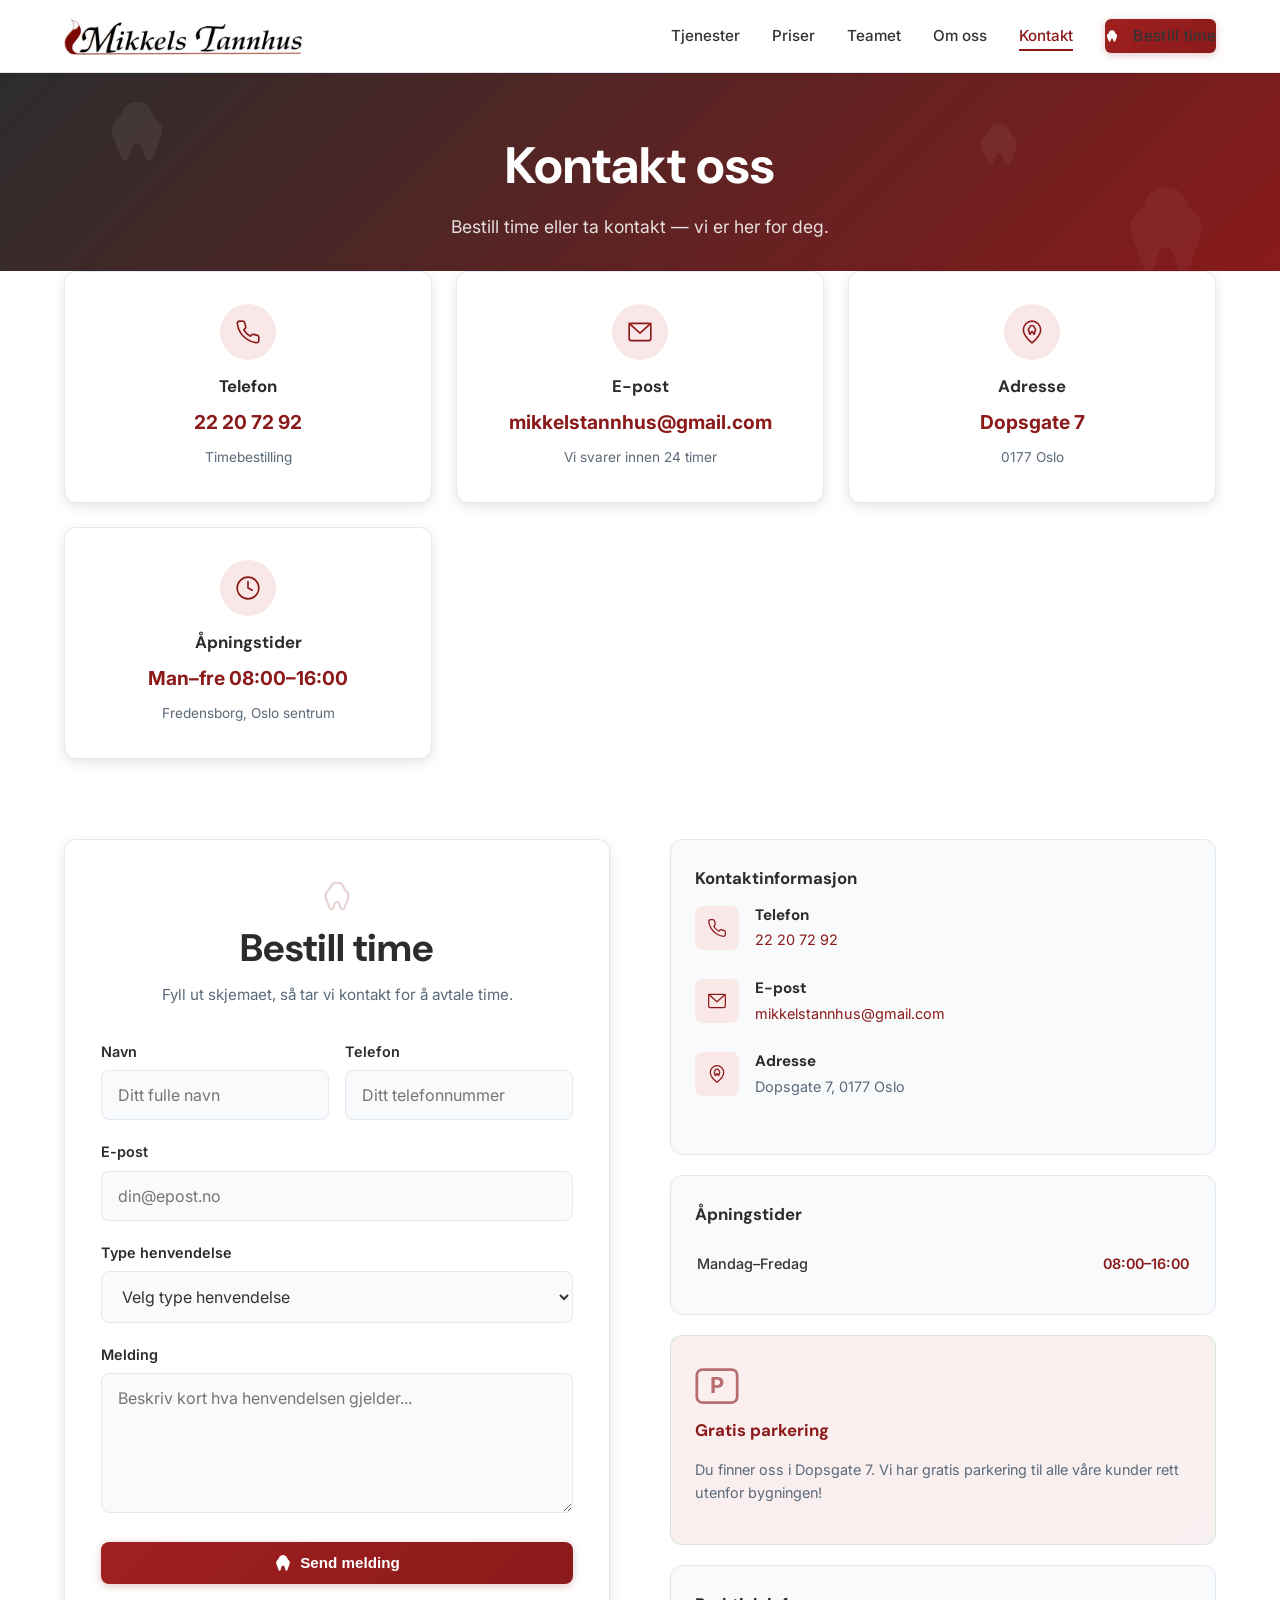
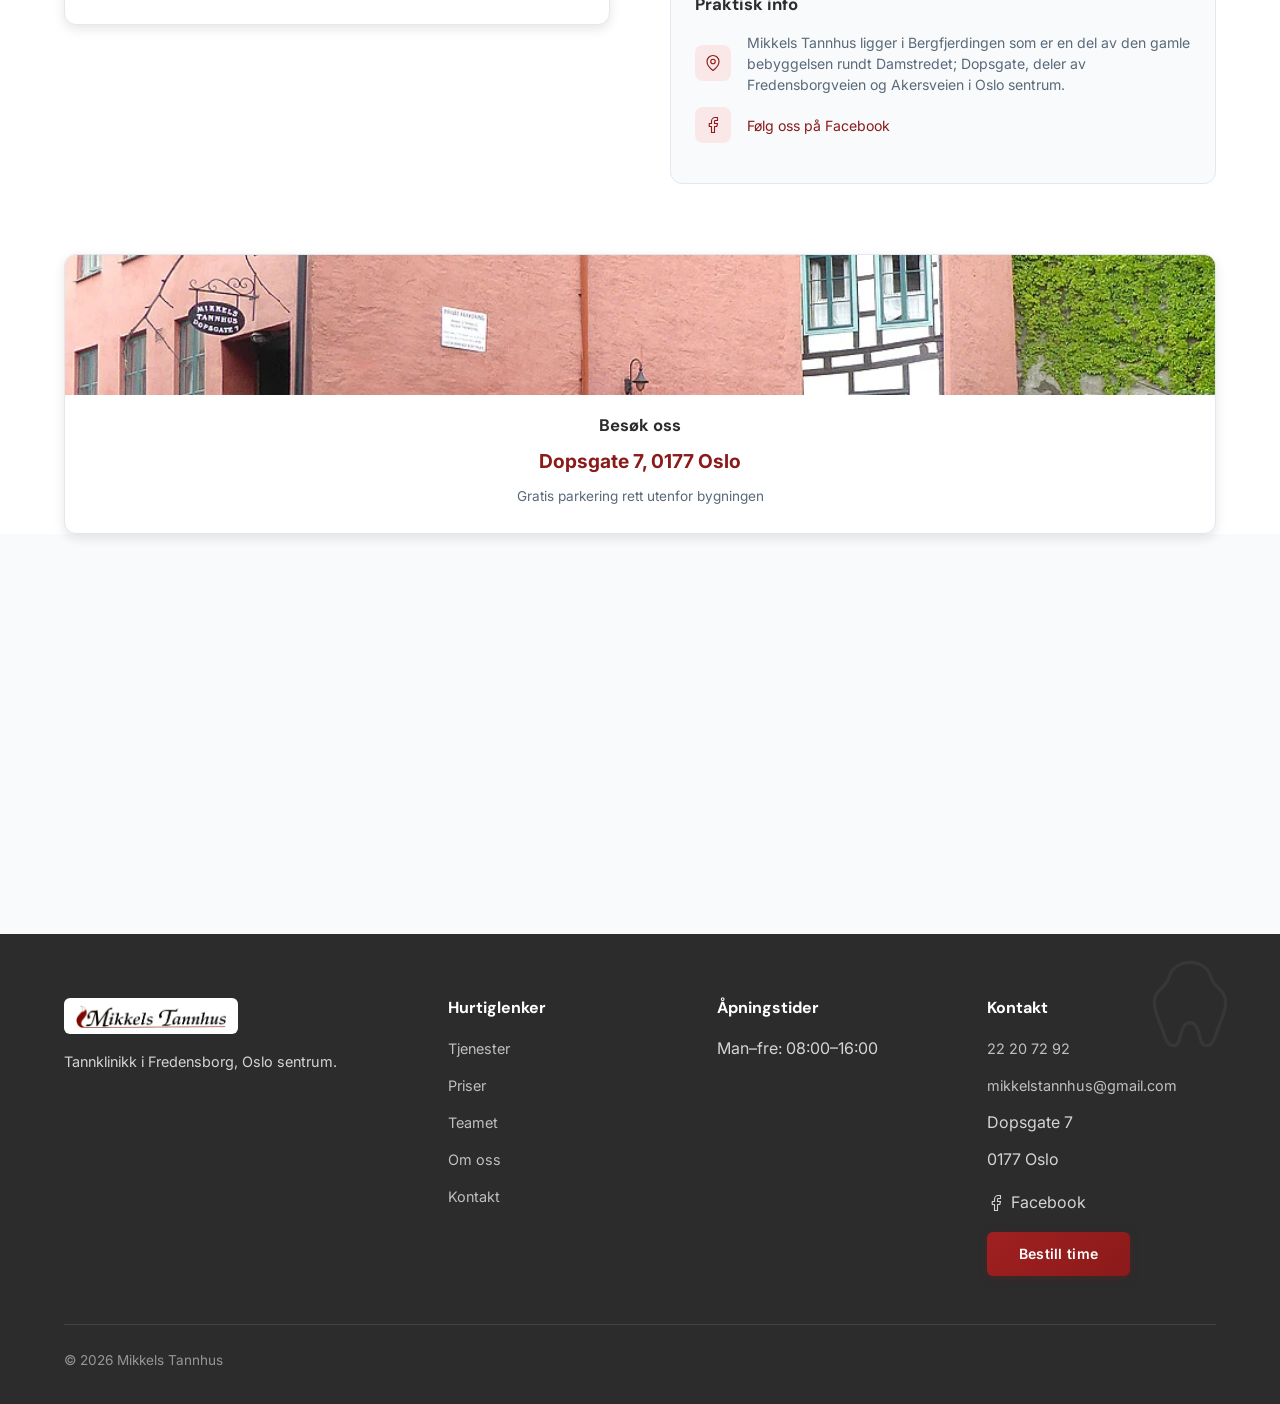
==== commit 7d0c6b55: "Remove demo banners, update color scheme to match logo - Removed demo watermark banners from all pag" ====
--- a/kontakt.html
+++ b/kontakt.html
@@ -15,8 +15,6 @@
 </head>
 <body>
 
-  <!-- ===== DEMO BANNER ===== -->
-  <div class="demo-banner">Demo — laget av sivertlund.dev@gmail.com</div>
 
   <!-- ===== HEADER ===== -->
   <header class="header">
@@ -298,8 +296,6 @@
     </div>
   </footer>
 
-  <!-- ===== DEMO BANNER STICKY ===== -->
-  <div class="demo-banner-sticky">Demo — laget av sivertlund.dev@gmail.com</div>
 
   <script src="main.js"></script>
 </body>
--- a/style.css
+++ b/style.css
@@ -6,12 +6,12 @@
 }
 
 :root {
-  --primary: #1A6B9C;
-  --primary-dark: #145980;
-  --primary-light: #E8F4FA;
-  --secondary: #2C3E50;
-  --accent: #27AE60;
-  --accent-hover: #219a52;
+  --primary: #8B1A1A;
+  --primary-dark: #6E1414;
+  --primary-light: #FAE8E8;
+  --secondary: #2C2C2C;
+  --accent: #8B1A1A;
+  --accent-hover: #6E1414;
   --bg: #F8FAFB;
   --white: #FFFFFF;
   --text: #333333;
@@ -207,16 +207,16 @@
 }
 
 .btn-primary {
-  background: linear-gradient(135deg, #2ebd6b, #22a858);
+  background: linear-gradient(135deg, #a02020, #8B1A1A);
   color: var(--white);
-  box-shadow: 0 2px 8px rgba(39, 174, 96, 0.25);
+  box-shadow: 0 2px 8px rgba(139, 26, 26, 0.25);
 }
 
 .btn-primary:hover {
-  background: linear-gradient(135deg, #34d477, #27ae60);
+  background: linear-gradient(135deg, #b82828, #a02020);
   color: var(--white);
   transform: translateY(-1px);
-  box-shadow: 0 6px 20px rgba(39, 174, 96, 0.35);
+  box-shadow: 0 6px 20px rgba(139, 26, 26, 0.35);
 }
 
 .btn-secondary {
@@ -294,7 +294,7 @@
 
 /* ===== HERO ===== */
 .hero {
-  background: linear-gradient(135deg, var(--secondary) 0%, var(--primary) 60%, #1a8bc7 100%);
+  background: linear-gradient(135deg, var(--secondary) 0%, var(--primary) 60%, #a02020 100%);
   color: var(--white);
   padding: 100px 0 120px;
   position: relative;
@@ -402,7 +402,7 @@
 
 /* ===== TRUST BADGES ===== */
 .trust {
-  background: linear-gradient(160deg, #eaf3f8 0%, #f1f8f0 40%, #f0eef6 70%, #f8f4ee 100%);
+  background: linear-gradient(160deg, #f8eaea 0%, #faf0f0 40%, #f6eeee 70%, #f8f4ee 100%);
   padding: 60px 0;
   margin-top: -40px;
   position: relative;
@@ -473,9 +473,9 @@
 
 /* Varierte ikonfarger per trust-card */
 .trust-card:nth-child(1) .trust-icon { background: rgba(26, 107, 156, 0.15); }
-.trust-card:nth-child(1) .trust-icon svg { color: #1A6B9C; }
+.trust-card:nth-child(1) .trust-icon svg { color: #8B1A1A; }
 .trust-card:nth-child(2) .trust-icon { background: rgba(39, 174, 96, 0.15); }
-.trust-card:nth-child(2) .trust-icon svg { color: #27AE60; }
+.trust-card:nth-child(2) .trust-icon svg { color: #8B1A1A; }
 .trust-card:nth-child(3) .trust-icon { background: rgba(142, 68, 173, 0.13); }
 .trust-card:nth-child(3) .trust-icon svg { color: #8E44AD; }
 .trust-card:nth-child(4) .trust-icon { background: rgba(230, 126, 34, 0.13); }
@@ -542,15 +542,15 @@
 
 /* Lik gradient på alle tjeneste-kort */
 .service-card {
-  background: linear-gradient(135deg, #ffffff 0%, #eef6fb 100%);
+  background: linear-gradient(135deg, #ffffff 0%, #fbeeee 100%);
   border-color: rgba(26, 107, 156, 0.10);
 }
 
 .service-card:hover {
   transform: translateY(-4px);
   box-shadow: var(--shadow-lg);
-  border-color: #1A6B9C;
-  background: linear-gradient(135deg, #f8fbfe 0%, #e3eff9 100%);
+  border-color: #8B1A1A;
+  background: linear-gradient(135deg, #fef8f8 0%, #f5e3e3 100%);
 }
 
 .service-icon {
@@ -850,8 +850,10 @@
 }
 
 .footer-brand .logo img {
-  height: 32px;
-  filter: brightness(0) invert(1);
+  height: 36px;
+  background: #fff;
+  padding: 6px 12px;
+  border-radius: 6px;
   margin-bottom: 16px;
 }
 
@@ -1116,7 +1118,7 @@
 /* Highlight sections (tannlegevakt, tannlegeskrekk) */
 .service-highlight-section {
   padding: 60px 0;
-  background: linear-gradient(135deg, #eef6fb 0%, #f0f8f2 100%);
+  background: linear-gradient(135deg, #fbeeee 0%, #f8f0f0 100%);
 }
 
 .service-highlight--emergency {
@@ -2174,7 +2176,7 @@
   left: -100%;
   width: 100%;
   height: 100%;
-  background: linear-gradient(90deg, transparent, rgba(26, 107, 156, 0.04), transparent);
+  background: linear-gradient(90deg, transparent, rgba(139, 26, 26, 0.04), transparent);
   transition: left 0.6s ease;
   pointer-events: none;
 }
@@ -2430,7 +2432,7 @@
 }
 
 .sidebar-card--accent {
-  background: linear-gradient(135deg, #eef6fb 0%, #f0f8f2 100%);
+  background: linear-gradient(135deg, #fbeeee 0%, #f8f0f0 100%);
   border-color: rgba(39, 174, 96, 0.15);
 }
 
@@ -2616,7 +2618,7 @@
 
 /* Service detail highlight section (tannlegeskrekk) */
 .service-detail--highlight {
-  background: linear-gradient(135deg, #eef6fb 0%, #f0f8f2 100%);
+  background: linear-gradient(135deg, #fbeeee 0%, #f8f0f0 100%);
   border: none;
 }
 
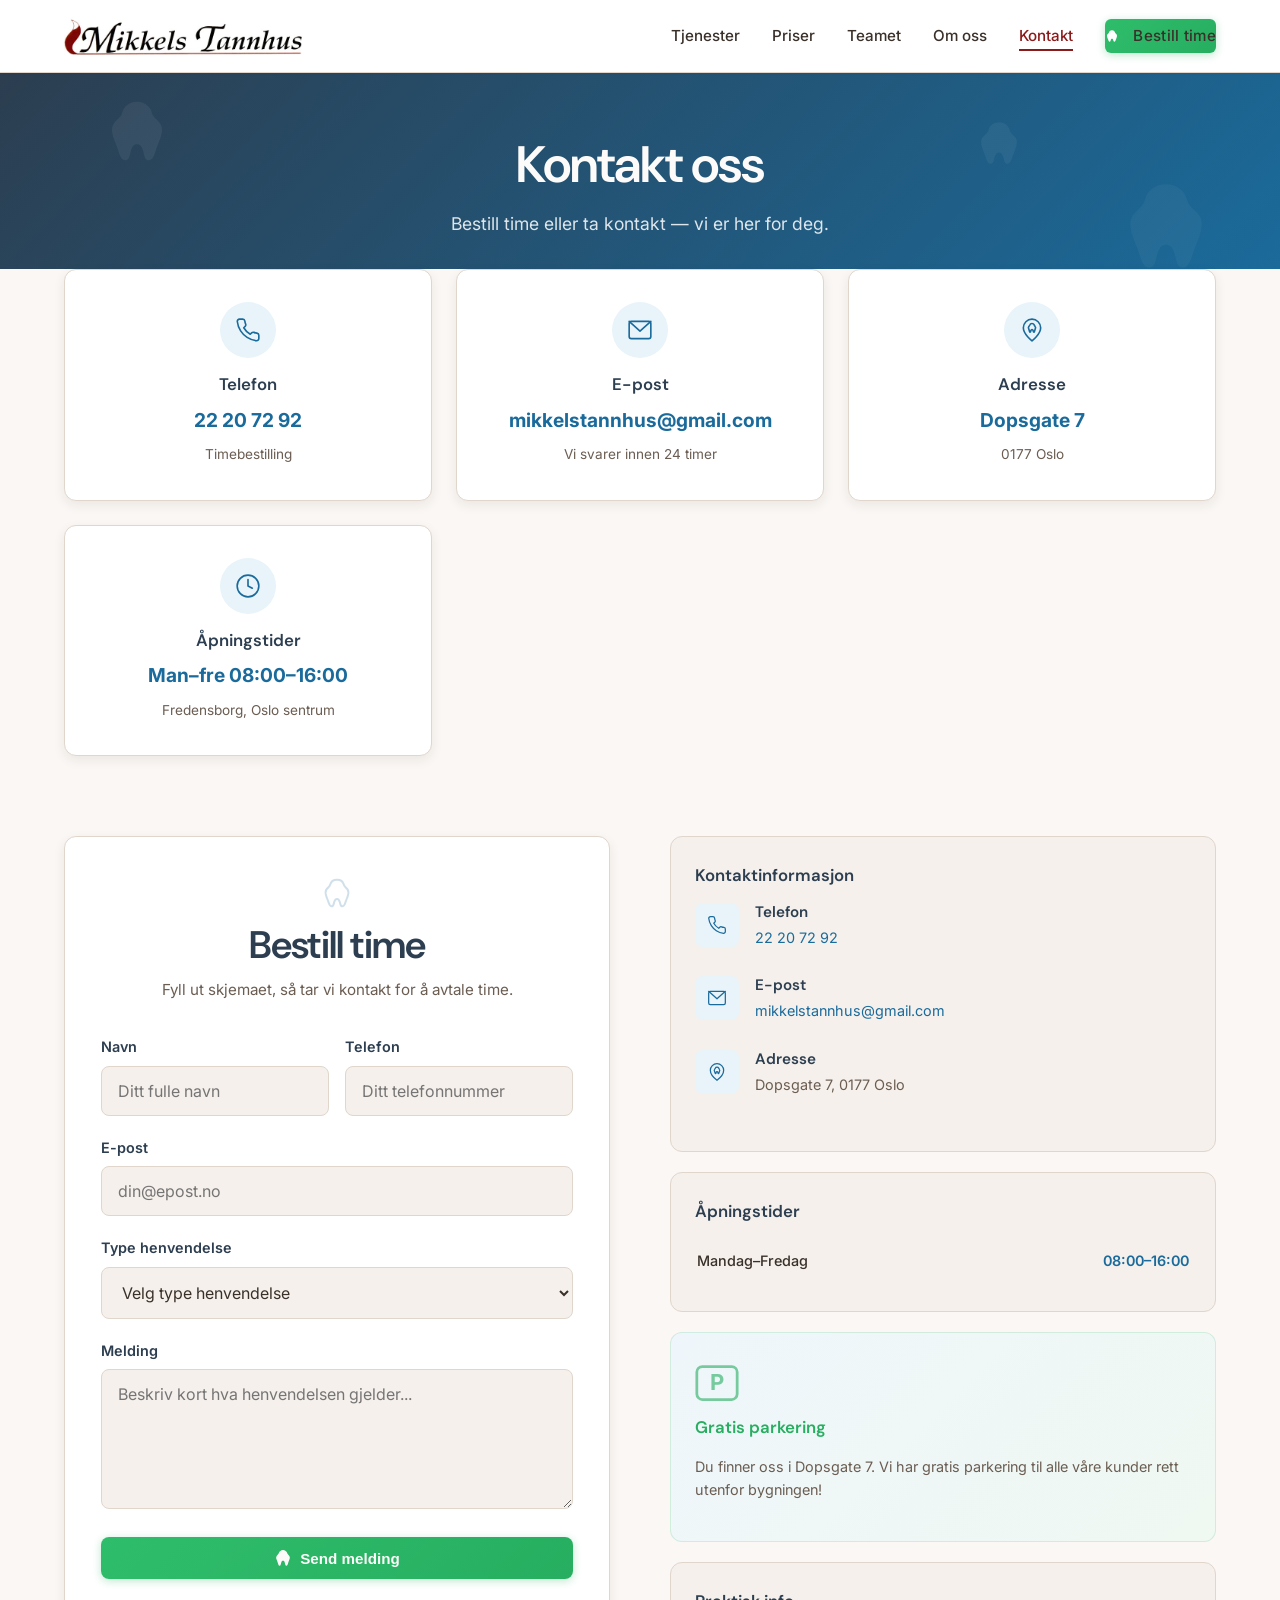
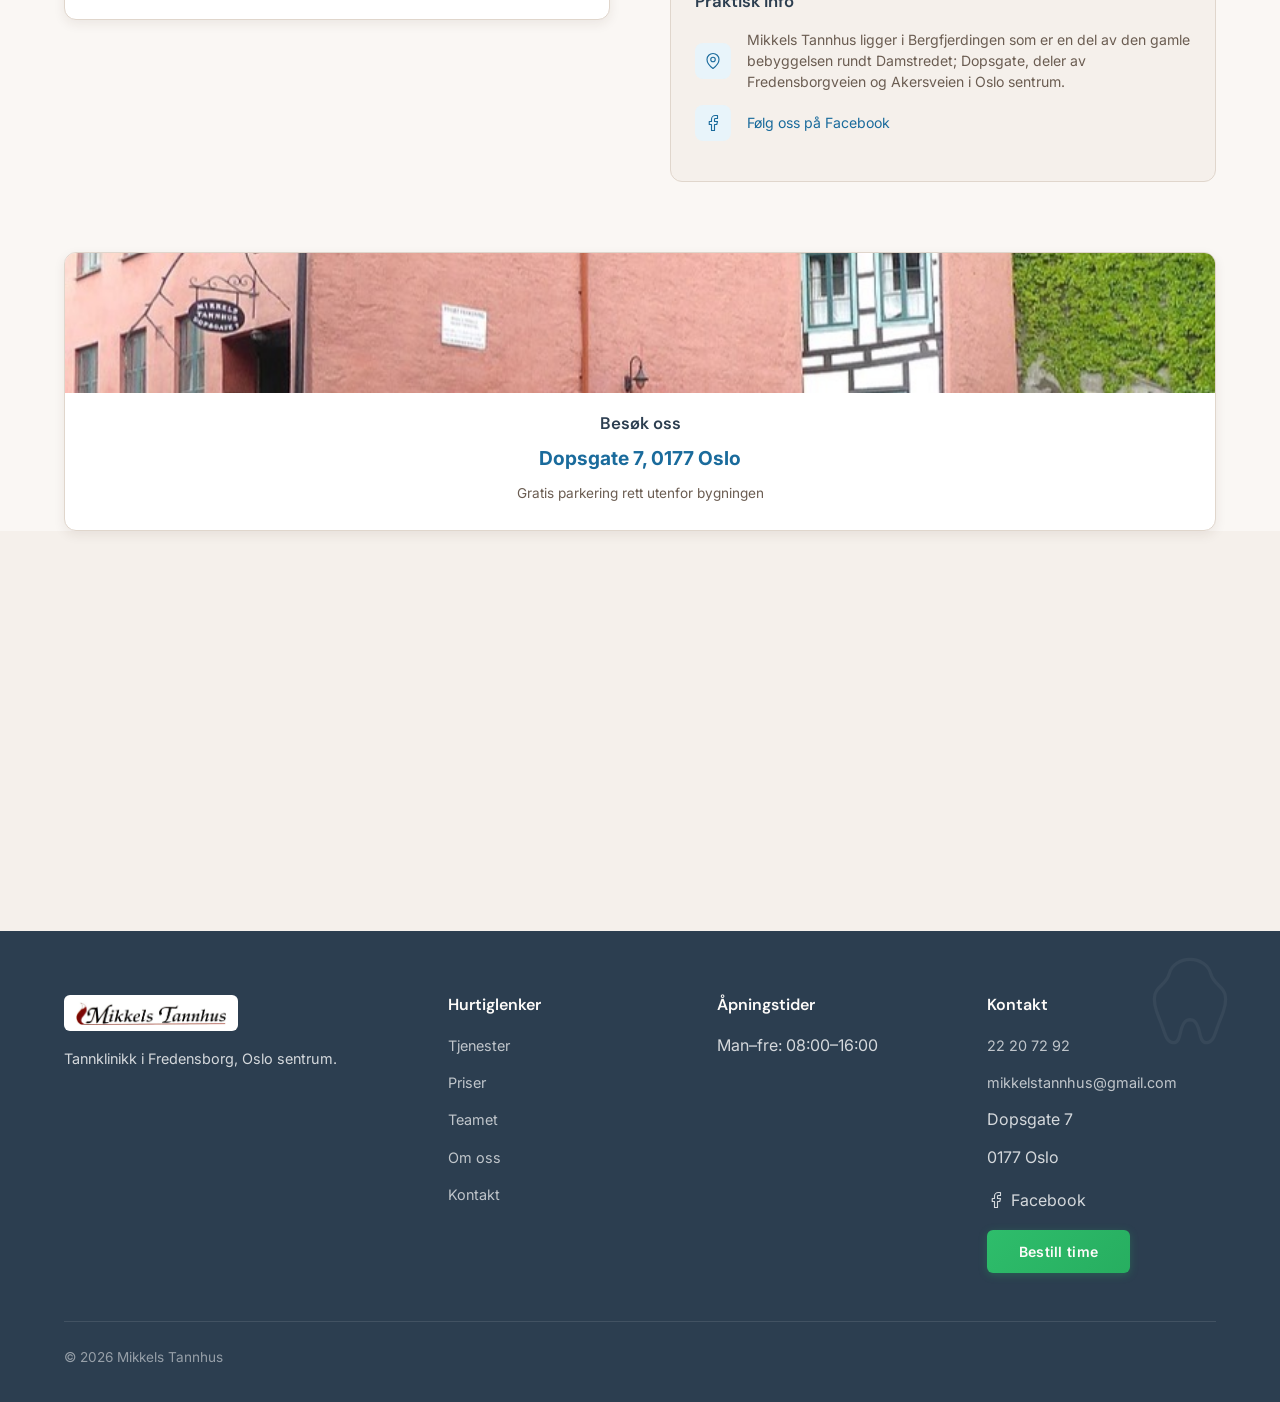
==== commit ff9e5660: "Major website overhaul: real reviews, new images, warm design, accessibility - Replace fake reviews " ====
--- a/kontakt.html
+++ b/kontakt.html
@@ -5,6 +5,13 @@
   <meta name="viewport" content="width=device-width, initial-scale=1.0">
   <title>Kontakt oss — Mikkels Tannhus</title>
   <meta name="description" content="Ta kontakt med Mikkels Tannhus. Ring 22 20 72 92 for timebestilling. Dopsgate 7, 0177 Oslo.">
+  <meta property="og:title" content="Kontakt oss — Mikkels Tannhus">
+  <meta property="og:description" content="Ta kontakt med Mikkels Tannhus. Ring 22 20 72 92 for timebestilling. Dopsgate 7, 0177 Oslo.">
+  <meta property="og:type" content="website">
+  <meta property="og:locale" content="nb_NO">
+  <link rel="icon" type="image/png" href="assets/images/favicon.png">
+  <link rel="canonical" href="https://www.mikkelstannhus.no/kontakt.html">
+  <meta name="theme-color" content="#1A6B9C">
 
   <!-- Fonts -->
   <link rel="preconnect" href="https://fonts.googleapis.com">
@@ -15,6 +22,7 @@
 </head>
 <body>
 
+  <a href="#main" class="skip-link">Hopp til innhold</a>
 
   <!-- ===== HEADER ===== -->
   <header class="header">
@@ -32,13 +40,15 @@
           <li><a href="kontakt.html" class="btn btn-primary btn-nav">Bestill time</a></li>
         </ul>
       </nav>
-      <button class="hamburger" id="hamburger" aria-label="Meny">
+      <button class="hamburger" id="hamburger" aria-label="Meny" aria-expanded="false">
         <span></span>
         <span></span>
         <span></span>
       </button>
     </div>
   </header>
+
+  <main id="main">
 
   <!-- ===== PAGE HERO ===== -->
   <section class="page-hero">
@@ -109,6 +119,7 @@
               <h2>Bestill time</h2>
               <p>Fyll ut skjemaet, så tar vi kontakt for å avtale time.</p>
             </div>
+            <!-- TODO: Sett opp Formspree-konto og erstatt "placeholder" med ekte form-ID før lansering -->
             <form action="https://formspree.io/f/placeholder" method="POST">
               <div class="form-row">
                 <div class="form-group">
@@ -139,7 +150,7 @@
                 <label for="melding">Melding</label>
                 <textarea id="melding" name="melding" rows="4" required placeholder="Beskriv kort hva henvendelsen gjelder..."></textarea>
               </div>
-              <button type="submit" class="btn btn-primary btn-tooth-icon" style="width: 100%; justify-content: center;"><svg class="btn-icon" viewBox="0 0 20 20" fill="currentColor"><path d="M10 1C7.8 1 6 2.5 5.5 4.3C5 6 3.8 6.5 3 7.8C2 9 2.5 10.8 3 12C3.5 13.3 3.8 14 4.2 15.3C4.7 17 5 18.5 6.2 18.5C7.5 18.5 7.5 17 8 15.3C8.5 13.5 8.8 13 10 13C11.2 13 11.5 13.5 12 15.3C12.5 17 12.5 18.5 13.8 18.5C15 18.5 15.3 17 15.8 15.3C16.2 14 16.5 13.3 17 12C17.5 10.8 18 9 17 7.8C16.2 6.5 15 6 14.5 4.3C14 2.5 12.2 1 10 1Z"/></svg> Send melding</button>
+              <button type="submit" class="btn btn-primary btn-tooth-icon btn-full-width"><svg class="btn-icon" viewBox="0 0 20 20" fill="currentColor"><path d="M10 1C7.8 1 6 2.5 5.5 4.3C5 6 3.8 6.5 3 7.8C2 9 2.5 10.8 3 12C3.5 13.3 3.8 14 4.2 15.3C4.7 17 5 18.5 6.2 18.5C7.5 18.5 7.5 17 8 15.3C8.5 13.5 8.8 13 10 13C11.2 13 11.5 13.5 12 15.3C12.5 17 12.5 18.5 13.8 18.5C15 18.5 15.3 17 15.8 15.3C16.2 14 16.5 13.3 17 12C17.5 10.8 18 9 17 7.8C16.2 6.5 15 6 14.5 4.3C14 2.5 12.2 1 10 1Z"/></svg> Send melding</button>
             </form>
           </div>
         </div>
@@ -219,9 +230,9 @@
   </section>
 
   <!-- ===== PARKING IMAGE ===== -->
-  <section class="contact-quick-cards" style="padding-top: 0;">
-    <div class="container">
-      <div class="contact-cards-grid" style="grid-template-columns: 1fr;">
+  <section class="contact-quick-cards contact-section--compact">
+    <div class="container">
+      <div class="contact-cards-grid contact-cards-grid--single">
         <div class="contact-quick-card contact-quick-card--image fade-in">
           <img src="assets/images/parkering.jpg" alt="Gratis parkering utenfor Mikkels Tannhus i Dopsgate 7" class="contact-quick-img" loading="lazy">
           <div class="contact-quick-card-body">
@@ -238,12 +249,15 @@
   <section class="map-section">
     <iframe
       src="https://www.google.com/maps/embed?pb=!1m18!1m12!1m3!1d2000!2d10.747!3d59.9195!2m3!1f0!2f0!3f0!3m2!1i1024!2i768!4f13.1!3m3!1m2!1s0x46416e7c5c38a0f7%3A0x0!2sDopsgate%207%2C%200177%20Oslo!5e0!3m2!1sno!2sno!4v1700000000000!5m2!1sno!2sno"
+      width="100%" height="400"
       allowfullscreen=""
       loading="lazy"
       referrerpolicy="no-referrer-when-downgrade"
       title="Kart til Mikkels Tannhus">
     </iframe>
   </section>
+
+  </main>
 
   <!-- ===== FOOTER ===== -->
   <footer class="footer">
@@ -279,13 +293,13 @@
             <li>Dopsgate 7</li>
             <li>0177 Oslo</li>
           </ul>
-          <div style="margin-top: 16px;">
-            <a href="https://www.facebook.com/Mikkels-Tannhus-194707723928622/" target="_blank" rel="noopener" style="display: inline-flex; align-items: center; gap: 6px; color: inherit; text-decoration: none;">
+          <div class="footer-social">
+            <a href="https://www.facebook.com/Mikkels-Tannhus-194707723928622/" target="_blank" rel="noopener" class="footer-social-link">
               <svg xmlns="http://www.w3.org/2000/svg" width="18" height="18" viewBox="0 0 24 24" fill="none" stroke="currentColor" stroke-width="1.5" stroke-linecap="round" stroke-linejoin="round"><path d="M18 2h-3a5 5 0 0 0-5 5v3H7v4h3v8h4v-8h3l1-4h-4V7a1 1 0 0 1 1-1h3z"/></svg>
               Facebook
             </a>
           </div>
-          <div style="margin-top: 12px;">
+          <div class="footer-cta">
             <a href="kontakt.html" class="btn btn-primary btn-nav">Bestill time</a>
           </div>
         </div>
--- a/style.css
+++ b/style.css
@@ -6,20 +6,24 @@
 }
 
 :root {
-  --primary: #8B1A1A;
-  --primary-dark: #6E1414;
-  --primary-light: #FAE8E8;
-  --secondary: #2C2C2C;
-  --accent: #8B1A1A;
-  --accent-hover: #6E1414;
-  --bg: #F8FAFB;
-  --white: #FFFFFF;
-  --text: #333333;
-  --text-light: #5a6a7a;
-  --border: #E2E8F0;
-  --shadow-sm: 0 1px 3px rgba(0,0,0,0.08);
-  --shadow-md: 0 4px 12px rgba(0,0,0,0.1);
-  --shadow-lg: 0 8px 30px rgba(0,0,0,0.12);
+  --primary: #1A6B9C;
+  --primary-dark: #145980;
+  --primary-light: #E8F4FA;
+  --secondary: #2C3E50;
+  --accent: #27AE60;
+  --accent-hover: #219a52;
+  --nav-hover: #8B1A1A;
+  --bg: #F5F0EB;
+  --bg-warm: #EFE8E0;
+  --bg-cream: #FAF7F4;
+  --white: #FDFBF9;
+  --white-pure: #FFFFFF;
+  --text: #3a302a;
+  --text-light: #6b5d52;
+  --border: #e0d6cc;
+  --shadow-sm: 0 1px 3px rgba(60,40,20,0.06);
+  --shadow-md: 0 4px 12px rgba(60,40,20,0.08);
+  --shadow-lg: 0 8px 30px rgba(60,40,20,0.1);
   --radius: 12px;
   --radius-sm: 8px;
   --transition: 0.3s ease;
@@ -54,11 +58,19 @@
   color: var(--primary-dark);
 }
 
-h1, h2, h3, h4 {
+h1, h2 {
+  font-family: 'DM Sans', 'Inter', sans-serif;
+  color: var(--secondary);
+  line-height: 1.25;
+  font-weight: 600;
+  letter-spacing: -0.02em;
+}
+
+h3, h4 {
   font-family: 'DM Sans', 'Inter', sans-serif;
   color: var(--secondary);
   line-height: 1.3;
-  font-weight: 700;
+  font-weight: 600;
 }
 
 h1 { font-size: clamp(2rem, 5vw, 3.2rem); }
@@ -75,53 +87,32 @@
   padding: 80px 0;
 }
 
-/* ===== DEMO BANNER ===== */
-.demo-banner {
-  background: #1a1a1a;
+/* ===== SKIP LINK ===== */
+.skip-link {
+  position: absolute;
+  top: -100%;
+  left: 16px;
+  background: var(--primary);
   color: #fff;
-  text-align: center;
   padding: 8px 16px;
-  font-size: 0.85rem;
-  font-weight: 500;
-  letter-spacing: 0.03em;
-  z-index: 1100;
-  position: relative;
-}
-
-.demo-banner a {
-  color: #93c5fd;
-  text-decoration: underline;
+  border-radius: var(--radius);
+  z-index: 2000;
   font-weight: 600;
-}
-
-.demo-banner a:hover {
-  color: #bfdbfe;
-}
-
-.demo-banner-sticky {
-  position: fixed;
-  bottom: 0;
-  left: 0;
-  right: 0;
-  z-index: 1100;
-  background: #1a1a1a;
-  color: #fff;
-  text-align: center;
-  padding: 12px 16px;
-  font-size: 0.95rem;
-  font-weight: 600;
-  letter-spacing: 0.03em;
-  box-shadow: 0 -2px 10px rgba(0,0,0,0.2);
-}
-
-.demo-banner-sticky a {
-  color: #93c5fd;
-  text-decoration: underline;
-  font-weight: 700;
-}
-
-.demo-banner-sticky a:hover {
-  color: #bfdbfe;
+  text-decoration: none;
+}
+
+.skip-link:focus {
+  top: 8px;
+}
+
+/* ===== FOCUS STYLES ===== */
+a:focus-visible,
+button:focus-visible,
+input:focus-visible,
+select:focus-visible,
+textarea:focus-visible {
+  outline: 2px solid var(--primary);
+  outline-offset: 2px;
 }
 
 /* ===== HEADER / NAV ===== */
@@ -129,7 +120,7 @@
   position: sticky;
   top: 0;
   z-index: 1000;
-  background: var(--white);
+  background: var(--white-pure);
   border-bottom: 1px solid var(--border);
   box-shadow: var(--shadow-sm);
 }
@@ -174,7 +165,7 @@
   left: 0;
   width: 0;
   height: 2px;
-  background: var(--primary);
+  background: var(--nav-hover);
   transition: width var(--transition);
 }
 
@@ -184,11 +175,11 @@
 }
 
 .nav-links a:not(.btn):hover {
-  color: var(--primary);
+  color: var(--nav-hover);
 }
 
 .nav-links a:not(.btn).active {
-  color: var(--primary);
+  color: var(--nav-hover);
 }
 
 /* CTA Button */
@@ -207,16 +198,16 @@
 }
 
 .btn-primary {
-  background: linear-gradient(135deg, #a02020, #8B1A1A);
+  background: linear-gradient(135deg, #2ebd6b, #27AE60);
   color: var(--white);
-  box-shadow: 0 2px 8px rgba(139, 26, 26, 0.25);
+  box-shadow: 0 2px 8px rgba(39, 174, 96, 0.3);
 }
 
 .btn-primary:hover {
-  background: linear-gradient(135deg, #b82828, #a02020);
+  background: linear-gradient(135deg, #36d477, #2ebd6b);
   color: var(--white);
   transform: translateY(-1px);
-  box-shadow: 0 6px 20px rgba(139, 26, 26, 0.35);
+  box-shadow: 0 6px 20px rgba(39, 174, 96, 0.4);
 }
 
 .btn-secondary {
@@ -251,8 +242,8 @@
 
 /* Subtle pulse on nav CTA */
 @keyframes subtlePulse {
-  0%, 100% { box-shadow: 0 0 0 0 rgba(39, 174, 96, 0.4); }
-  50% { box-shadow: 0 0 0 6px rgba(39, 174, 96, 0); }
+  0%, 100% { box-shadow: 0 0 0 0 rgba(139, 26, 26, 0.4); }
+  50% { box-shadow: 0 0 0 6px rgba(139, 26, 26, 0); }
 }
 
 .header .btn-nav {
@@ -294,7 +285,7 @@
 
 /* ===== HERO ===== */
 .hero {
-  background: linear-gradient(135deg, var(--secondary) 0%, var(--primary) 60%, #a02020 100%);
+  background: linear-gradient(135deg, var(--secondary) 0%, var(--primary) 60%, #1a8bc7 100%);
   color: var(--white);
   padding: 100px 0 120px;
   position: relative;
@@ -394,7 +385,7 @@
 
 .hero-img {
   width: 100%;
-  max-width: 480px;
+  max-width: 560px;
   border-radius: var(--radius);
   box-shadow: 0 20px 60px rgba(0,0,0,0.3);
   object-fit: cover;
@@ -402,7 +393,7 @@
 
 /* ===== TRUST BADGES ===== */
 .trust {
-  background: linear-gradient(160deg, #f8eaea 0%, #faf0f0 40%, #f6eeee 70%, #f8f4ee 100%);
+  background: linear-gradient(160deg, #eaf3f8 0%, #f1f8f0 40%, #f0eef6 70%, #f8f4ee 100%);
   padding: 60px 0;
   margin-top: -40px;
   position: relative;
@@ -418,12 +409,12 @@
 .trust-card {
   text-align: center;
   padding: 32px 20px;
-  background: rgba(26, 107, 156, 0.08);
+  background: rgba(250, 247, 244, 0.85);
   backdrop-filter: blur(16px);
   -webkit-backdrop-filter: blur(16px);
   border-radius: var(--radius);
-  border: 1px solid rgba(26, 107, 156, 0.15);
-  box-shadow: 0 4px 24px rgba(0, 0, 0, 0.06), inset 0 1px 0 rgba(255, 255, 255, 0.6);
+  border: 1px solid rgba(160, 133, 122, 0.15);
+  box-shadow: 0 4px 24px rgba(60, 40, 20, 0.06), inset 0 1px 0 rgba(255, 255, 255, 0.6);
   transition: transform 0.4s cubic-bezier(0.22, 1, 0.36, 1), box-shadow 0.4s ease;
 }
 
@@ -473,9 +464,9 @@
 
 /* Varierte ikonfarger per trust-card */
 .trust-card:nth-child(1) .trust-icon { background: rgba(26, 107, 156, 0.15); }
-.trust-card:nth-child(1) .trust-icon svg { color: #8B1A1A; }
+.trust-card:nth-child(1) .trust-icon svg { color: #1A6B9C; }
 .trust-card:nth-child(2) .trust-icon { background: rgba(39, 174, 96, 0.15); }
-.trust-card:nth-child(2) .trust-icon svg { color: #8B1A1A; }
+.trust-card:nth-child(2) .trust-icon svg { color: #27AE60; }
 .trust-card:nth-child(3) .trust-icon { background: rgba(142, 68, 173, 0.13); }
 .trust-card:nth-child(3) .trust-icon svg { color: #8E44AD; }
 .trust-card:nth-child(4) .trust-icon { background: rgba(230, 126, 34, 0.13); }
@@ -542,15 +533,25 @@
 
 /* Lik gradient på alle tjeneste-kort */
 .service-card {
-  background: linear-gradient(135deg, #ffffff 0%, #fbeeee 100%);
-  border-color: rgba(26, 107, 156, 0.10);
+  background: linear-gradient(135deg, var(--white-pure) 0%, #f5efe9 100%);
+  border-color: rgba(139, 26, 26, 0.06);
 }
 
 .service-card:hover {
   transform: translateY(-4px);
   box-shadow: var(--shadow-lg);
-  border-color: #8B1A1A;
-  background: linear-gradient(135deg, #fef8f8 0%, #f5e3e3 100%);
+  border-color: #a0857a;
+  background: linear-gradient(135deg, #fdfaf7 0%, #f0e8df 100%);
+}
+
+.service-card--highlight {
+  background: linear-gradient(135deg, #fffef5 0%, #fef9e7 100%);
+  border-color: rgba(245, 199, 50, 0.2);
+}
+
+.service-card--highlight:hover {
+  border-color: #f5c732;
+  background: linear-gradient(135deg, #fffdf0 0%, #fdf3d0 100%);
 }
 
 .service-icon {
@@ -643,6 +644,7 @@
   width: 100%;
   height: 100%;
   object-fit: cover;
+  object-position: center 15%;
 }
 
 .team-avatar svg {
@@ -736,16 +738,16 @@
 
 /* ===== CTA BANNER ===== */
 .cta-banner {
-  background: var(--white);
+  background: var(--bg-cream);
   padding: 80px 0;
 }
 
 .cta-inner {
-  background: var(--bg);
+  background: linear-gradient(135deg, #ebe3da 0%, #e3d9ce 100%);
   border-radius: var(--radius);
   padding: 60px;
   text-align: center;
-  border: 1px solid var(--border);
+  border: 1px solid rgba(160, 133, 122, 0.15);
 }
 
 .cta-inner h2 {
@@ -779,7 +781,7 @@
 
 /* ===== CONTACT INFO BAR ===== */
 .contact-bar {
-  background: var(--bg);
+  background: linear-gradient(180deg, var(--bg) 0%, var(--bg-warm) 100%);
   padding: 60px 0;
 }
 
@@ -851,7 +853,7 @@
 
 .footer-brand .logo img {
   height: 36px;
-  background: #fff;
+  background: var(--white-pure);
   padding: 6px 12px;
   border-radius: 6px;
   margin-bottom: 16px;
@@ -927,7 +929,7 @@
 }
 
 .price-card {
-  background: var(--white);
+  background: var(--white-pure);
   border-radius: var(--radius);
   border: 1px solid var(--border);
   overflow: hidden;
@@ -979,7 +981,7 @@
 }
 
 .price-notes-box {
-  background: var(--white);
+  background: var(--white-pure);
   border-radius: var(--radius);
   border: 1px solid var(--border);
   padding: 32px;
@@ -1020,7 +1022,7 @@
 
 /* Quick-nav bar */
 .services-nav {
-  background: var(--white);
+  background: var(--white-pure);
   border-bottom: 1px solid var(--border);
   padding: 16px 0;
   position: sticky;
@@ -1066,7 +1068,7 @@
 }
 
 .service-card-detail {
-  background: var(--white);
+  background: var(--white-pure);
   border-radius: var(--radius);
   padding: 32px;
   border: 1px solid var(--border);
@@ -1118,7 +1120,11 @@
 /* Highlight sections (tannlegevakt, tannlegeskrekk) */
 .service-highlight-section {
   padding: 60px 0;
-  background: linear-gradient(135deg, #fbeeee 0%, #f8f0f0 100%);
+  background: linear-gradient(135deg, #f0e8e0 0%, #ebe3da 100%);
+}
+
+.service-highlight-section#tannlegeskrekk {
+  background: linear-gradient(135deg, #fdf0d5 0%, #f7e6c4 100%);
 }
 
 .service-highlight--emergency {
@@ -1176,7 +1182,7 @@
 /* ===== REVIEWS ===== */
 .reviews-section {
   padding: 80px 0;
-  background: var(--white);
+  background: linear-gradient(180deg, var(--bg-cream) 0%, var(--bg) 100%);
 }
 
 .reviews-rating {
@@ -1210,7 +1216,7 @@
 }
 
 .review-card {
-  background: var(--bg);
+  background: var(--white-pure);
   border-radius: var(--radius);
   padding: 32px;
   border: 1px solid var(--border);
@@ -1231,6 +1237,13 @@
 .review-stars svg {
   width: 18px;
   height: 18px;
+}
+
+.review-title {
+  font-size: 1rem;
+  font-weight: 600;
+  color: var(--secondary);
+  margin-bottom: 8px;
 }
 
 .review-text {
@@ -1333,6 +1346,13 @@
   box-shadow: var(--shadow-md);
 }
 
+.team-detail-avatar img {
+  width: 100%;
+  height: 100%;
+  object-fit: cover;
+  object-position: center 15%;
+}
+
 .team-detail-avatar svg {
   width: 80px;
   height: 80px;
@@ -1396,7 +1416,7 @@
 
 /* ===== CONTACT FORM ===== */
 .contact-form-section {
-  background: var(--white);
+  background: var(--bg-cream);
 }
 
 .contact-layout {
@@ -1500,7 +1520,7 @@
 
 /* ===== OM OSS — STORY SECTION ===== */
 .about-story {
-  background: var(--white);
+  background: var(--bg-cream);
   padding: 100px 0;
 }
 
@@ -1552,7 +1572,7 @@
 }
 
 .value-card {
-  background: var(--white);
+  background: var(--white-pure);
   padding: 36px 28px;
   border-radius: var(--radius);
   text-align: center;
@@ -1596,7 +1616,7 @@
 
 /* ===== OM OSS — PRACTICAL ===== */
 .practical-section {
-  background: var(--white);
+  background: var(--bg-cream);
   padding: 100px 0;
 }
 
@@ -1663,7 +1683,7 @@
 }
 
 .team-profile-card {
-  background: var(--white);
+  background: var(--white-pure);
   border-radius: var(--radius);
   overflow: hidden;
   box-shadow: var(--shadow-sm);
@@ -1826,7 +1846,7 @@
 
 /* ===== GALLERY (om oss) ===== */
 .gallery-section {
-  background: var(--white);
+  background: var(--bg);
   padding: 100px 0;
 }
 
@@ -2176,7 +2196,7 @@
   left: -100%;
   width: 100%;
   height: 100%;
-  background: linear-gradient(90deg, transparent, rgba(139, 26, 26, 0.04), transparent);
+  background: linear-gradient(90deg, transparent, rgba(26, 107, 156, 0.04), transparent);
   transition: left 0.6s ease;
   pointer-events: none;
 }
@@ -2279,7 +2299,7 @@
 
 /* ===== CONTACT QUICK CARDS ===== */
 .contact-quick-cards {
-  background: var(--white);
+  background: var(--bg-cream);
   padding: 0;
   margin-top: -30px;
   position: relative;
@@ -2293,7 +2313,7 @@
 }
 
 .contact-quick-card {
-  background: var(--white);
+  background: var(--white-pure);
   border-radius: var(--radius);
   padding: 32px 24px;
   text-align: center;
@@ -2370,7 +2390,7 @@
 
 /* ===== CONTACT FORM CARD ===== */
 .contact-form-card {
-  background: var(--white);
+  background: var(--white-pure);
   border-radius: var(--radius);
   padding: 40px 36px;
   box-shadow: var(--shadow-md);
@@ -2432,7 +2452,7 @@
 }
 
 .sidebar-card--accent {
-  background: linear-gradient(135deg, #fbeeee 0%, #f8f0f0 100%);
+  background: linear-gradient(135deg, #eef6fb 0%, #f0f8f2 100%);
   border-color: rgba(39, 174, 96, 0.15);
 }
 
@@ -2618,7 +2638,7 @@
 
 /* Service detail highlight section (tannlegeskrekk) */
 .service-detail--highlight {
-  background: linear-gradient(135deg, #fbeeee 0%, #f8f0f0 100%);
+  background: linear-gradient(135deg, #eef6fb 0%, #f0f8f2 100%);
   border: none;
 }
 
@@ -2694,7 +2714,7 @@
     left: 0;
     right: 0;
     bottom: 0;
-    background: var(--white);
+    background: var(--white-pure);
     flex-direction: column;
     align-items: center;
     justify-content: flex-start;
@@ -2910,3 +2930,51 @@
     font-size: 0.88rem;
   }
 }
+
+/* ===== UTILITY CLASSES ===== */
+.cta-buttons {
+  display: flex;
+  gap: 16px;
+  justify-content: center;
+  flex-wrap: wrap;
+}
+
+.btn-full-width {
+  width: 100%;
+  justify-content: center;
+}
+
+.footer-actions {
+  margin-top: 16px;
+  display: flex;
+  gap: 12px;
+  align-items: center;
+}
+
+.footer-social {
+  margin-top: 16px;
+}
+
+.footer-social-link {
+  display: inline-flex;
+  align-items: center;
+  gap: 6px;
+  color: inherit;
+  text-decoration: none;
+}
+
+.footer-social-link:hover {
+  color: var(--primary);
+}
+
+.footer-cta {
+  margin-top: 12px;
+}
+
+.contact-section--compact {
+  padding-top: 0;
+}
+
+.contact-cards-grid--single {
+  grid-template-columns: 1fr;
+}
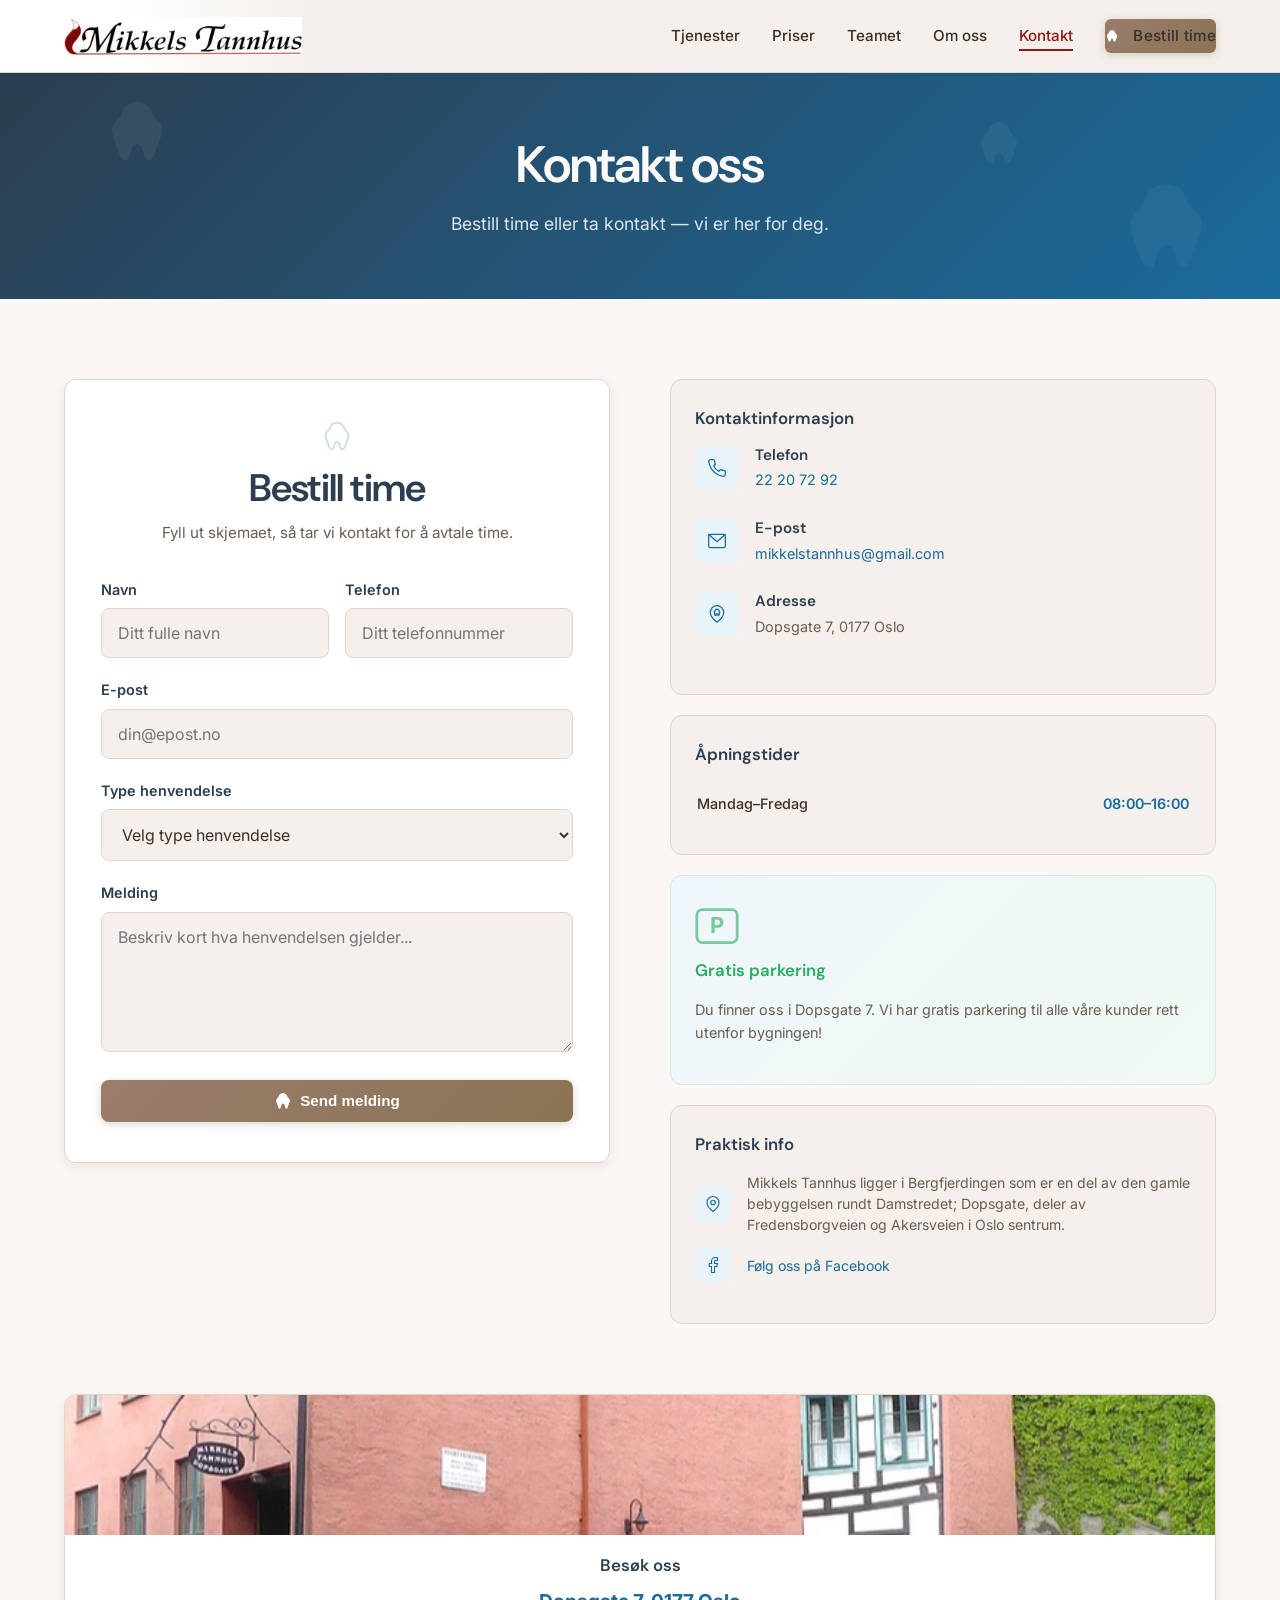
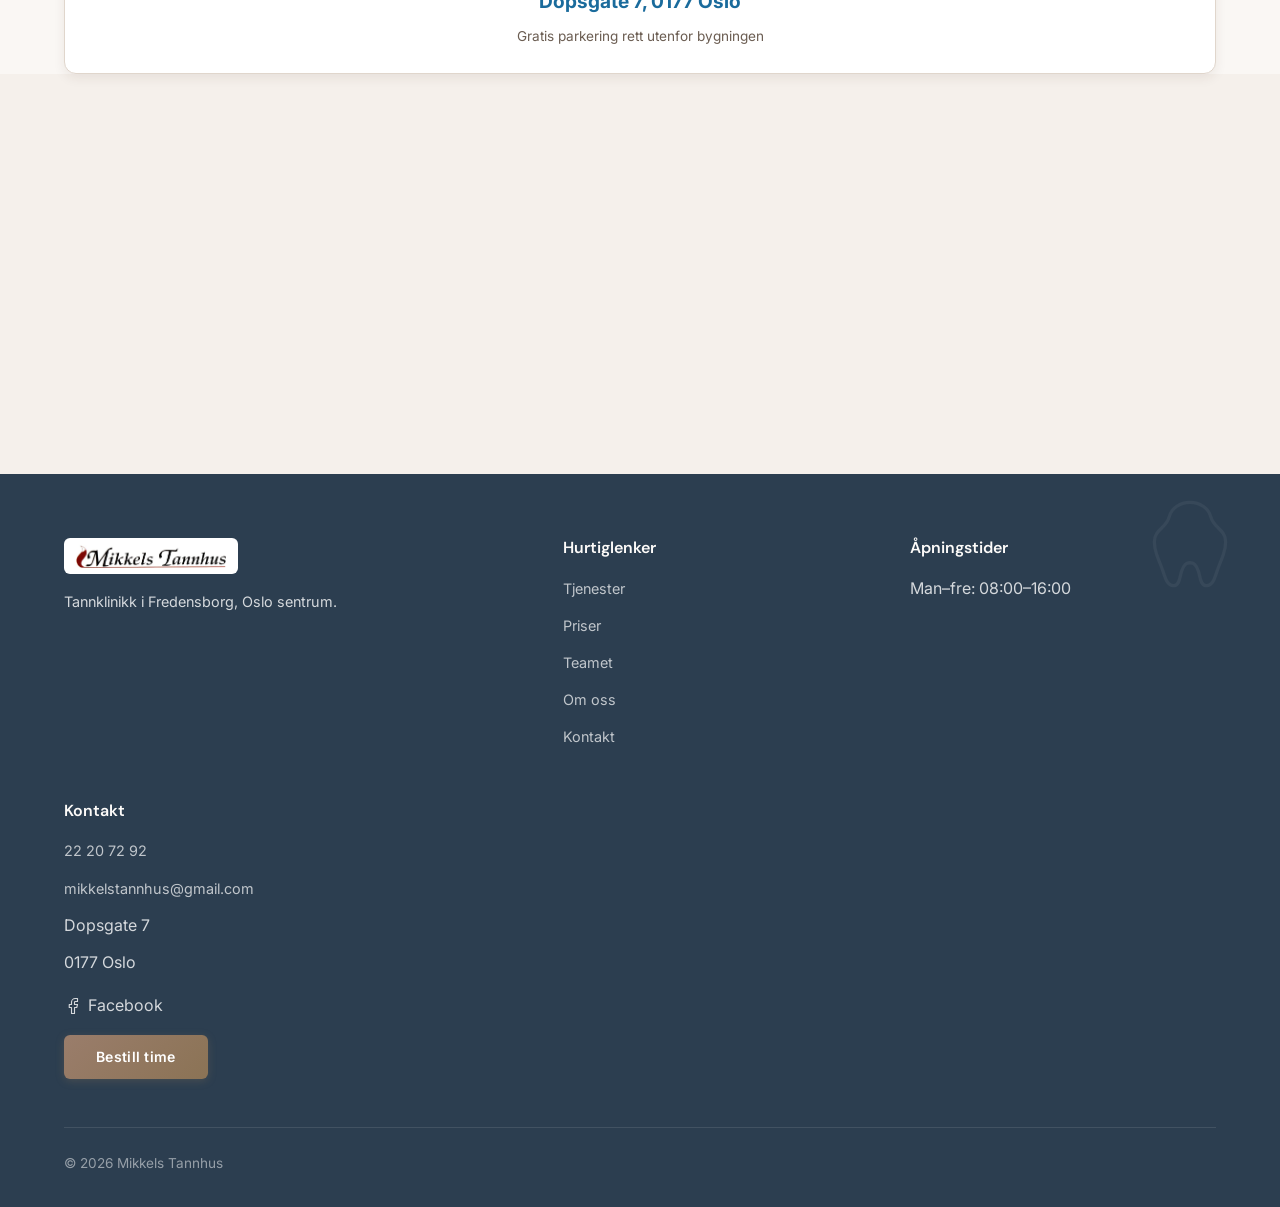
==== commit 28f034b2: "Redesign homepage: compact services, trust cards, team preview, merged contact - Replace 6 service c" ====
--- a/kontakt.html
+++ b/kontakt.html
@@ -16,7 +16,7 @@
   <!-- Fonts -->
   <link rel="preconnect" href="https://fonts.googleapis.com">
   <link rel="preconnect" href="https://fonts.gstatic.com" crossorigin>
-  <link href="https://fonts.googleapis.com/css2?family=DM+Sans:wght@400;500;600;700&family=Inter:wght@400;500;600;700&display=swap" rel="stylesheet">
+  <link href="https://fonts.googleapis.com/css2?family=DM+Sans:wght@400;500;600;700&family=Vollkorn:wght@400;700&family=Inter:wght@400;500;600;700&display=swap" rel="stylesheet">
 
   <link rel="stylesheet" href="style.css">
 </head>
@@ -63,47 +63,6 @@
     </div>
   </section>
 
-  <!-- ===== QUICK CONTACT CARDS ===== -->
-  <section class="contact-quick-cards">
-    <div class="container">
-      <div class="contact-cards-grid">
-        <a href="tel:22207292" class="contact-quick-card fade-in">
-          <div class="contact-quick-icon">
-            <svg xmlns="http://www.w3.org/2000/svg" viewBox="0 0 24 24" fill="none" stroke="currentColor" stroke-width="1.5" stroke-linecap="round" stroke-linejoin="round"><path d="M22 16.92v3a2 2 0 0 1-2.18 2 19.79 19.79 0 0 1-8.63-3.07 19.5 19.5 0 0 1-6-6 19.79 19.79 0 0 1-3.07-8.67A2 2 0 0 1 4.11 2h3a2 2 0 0 1 2 1.72c.127.96.361 1.903.7 2.81a2 2 0 0 1-.45 2.11L8.09 9.91a16 16 0 0 0 6 6l1.27-1.27a2 2 0 0 1 2.11-.45c.907.339 1.85.573 2.81.7A2 2 0 0 1 22 16.92Z"/></svg>
-          </div>
-          <h3>Telefon</h3>
-          <span class="contact-quick-value">22 20 72 92</span>
-          <span class="contact-quick-desc">Timebestilling</span>
-        </a>
-        <a href="mailto:mikkelstannhus@gmail.com" class="contact-quick-card fade-in">
-          <div class="contact-quick-icon">
-            <svg xmlns="http://www.w3.org/2000/svg" viewBox="0 0 24 24" fill="none" stroke="currentColor" stroke-width="1.5" stroke-linecap="round" stroke-linejoin="round"><rect x="2" y="4" width="20" height="16" rx="2"/><path d="M22 4L12 13L2 4"/></svg>
-          </div>
-          <h3>E-post</h3>
-          <span class="contact-quick-value">mikkelstannhus@gmail.com</span>
-          <span class="contact-quick-desc">Vi svarer innen 24 timer</span>
-        </a>
-        <a href="https://maps.google.com/?q=Dopsgate+7,+0177+Oslo" target="_blank" rel="noopener" class="contact-quick-card fade-in">
-          <div class="contact-quick-icon">
-            <!-- Location pin with tooth -->
-            <svg xmlns="http://www.w3.org/2000/svg" viewBox="0 0 24 24" fill="none" stroke="currentColor" stroke-width="1.5" stroke-linecap="round" stroke-linejoin="round"><path d="M12 22S4 16 4 10a8 8 0 1 1 16 0c0 6-8 12-8 12Z"/><path d="M12 6C11 6 10.3 6.5 10.1 7.2C9.8 8 9.3 8.3 9 9C8.5 9.7 8.7 10.5 9 11C9.2 11.5 9.3 12 9.5 12.5C9.7 13.2 9.8 14 10.3 14C10.8 14 10.8 13.2 11 12.5C11.2 11.8 11.3 11.5 12 11.5C12.7 11.5 12.8 11.8 13 12.5C13.2 13.2 13.2 14 13.7 14C14.2 14 14.3 13.2 14.5 12.5C14.7 12 14.8 11.5 15 11C15.3 10.5 15.5 9.7 15 9C14.7 8.3 14.2 8 14 7.2C13.7 6.5 13 6 12 6Z"/></svg>
-          </div>
-          <h3>Adresse</h3>
-          <span class="contact-quick-value">Dopsgate 7</span>
-          <span class="contact-quick-desc">0177 Oslo</span>
-        </a>
-        <div class="contact-quick-card fade-in">
-          <div class="contact-quick-icon">
-            <svg xmlns="http://www.w3.org/2000/svg" viewBox="0 0 24 24" fill="none" stroke="currentColor" stroke-width="1.5" stroke-linecap="round" stroke-linejoin="round"><circle cx="12" cy="12" r="10"/><polyline points="12 6 12 12 16 14"/></svg>
-          </div>
-          <h3>Åpningstider</h3>
-          <span class="contact-quick-value">Man–fre 08:00–16:00</span>
-          <span class="contact-quick-desc">Fredensborg, Oslo sentrum</span>
-        </div>
-      </div>
-    </div>
-  </section>
-
   <!-- ===== CONTACT FORM SECTION ===== -->
   <section class="contact-form-section">
     <div class="container">
--- a/style.css
+++ b/style.css
@@ -120,7 +120,7 @@
   position: sticky;
   top: 0;
   z-index: 1000;
-  background: var(--white-pure);
+  background: linear-gradient(90deg, #FFFFFF 0%, #FFFFFF 120px, var(--bg) 300px);
   border-bottom: 1px solid var(--border);
   box-shadow: var(--shadow-sm);
 }
@@ -198,16 +198,16 @@
 }
 
 .btn-primary {
-  background: linear-gradient(135deg, #2ebd6b, #27AE60);
-  color: var(--white);
-  box-shadow: 0 2px 8px rgba(39, 174, 96, 0.3);
+  background: linear-gradient(135deg, #9a7d6b, #8B7355);
+  color: #fff;
+  box-shadow: 0 2px 8px rgba(139, 115, 85, 0.3);
 }
 
 .btn-primary:hover {
-  background: linear-gradient(135deg, #36d477, #2ebd6b);
-  color: var(--white);
+  background: linear-gradient(135deg, #a8896f, #9a7d6b);
+  color: #fff;
   transform: translateY(-1px);
-  box-shadow: 0 6px 20px rgba(39, 174, 96, 0.4);
+  box-shadow: 0 6px 20px rgba(139, 115, 85, 0.4);
 }
 
 .btn-secondary {
@@ -242,8 +242,8 @@
 
 /* Subtle pulse on nav CTA */
 @keyframes subtlePulse {
-  0%, 100% { box-shadow: 0 0 0 0 rgba(139, 26, 26, 0.4); }
-  50% { box-shadow: 0 0 0 6px rgba(139, 26, 26, 0); }
+  0%, 100% { box-shadow: 0 0 0 0 rgba(139, 115, 85, 0.4); }
+  50% { box-shadow: 0 0 0 6px rgba(139, 115, 85, 0); }
 }
 
 .header .btn-nav {
@@ -391,11 +391,125 @@
   object-fit: cover;
 }
 
+/* ===== HERO HOURS ===== */
+.hero-hours {
+  position: relative;
+  z-index: 1;
+  text-align: center;
+  margin-top: 32px;
+  display: flex;
+  justify-content: center;
+  animation: heroSlideUp 0.8s cubic-bezier(0.22, 1, 0.36, 1) 0.6s both;
+}
+
+.hero-hours-card {
+  display: flex;
+  flex-direction: column;
+  align-items: center;
+}
+
+.hero-hours-card span {
+  font-family: 'DM Sans', sans-serif;
+  color: rgba(255,255,255,0.5);
+  font-size: 0.7rem;
+  font-weight: 600;
+  text-transform: uppercase;
+  letter-spacing: 0.15em;
+}
+
+.hero-hours-card strong {
+  font-family: 'DM Sans', sans-serif;
+  color: rgba(255,255,255,0.9);
+  font-size: 1.1rem;
+  font-weight: 600;
+  letter-spacing: 0.02em;
+}
+
+.hero-hours-content {
+  display: flex;
+  align-items: center;
+  gap: 14px;
+}
+
+.hero-hours-icon {
+  width: 22px;
+  height: 22px;
+  color: rgba(255,255,255,0.5);
+  flex-shrink: 0;
+}
+
+.hero-hours-phone {
+  display: flex;
+  align-items: center;
+  color: rgba(255,255,255,0.5);
+  text-decoration: none;
+  margin-left: 8px;
+  padding-left: 12px;
+  border-left: 1px solid rgba(255,255,255,0.2);
+  transition: color 0.3s ease;
+}
+
+.hero-hours-phone:hover {
+  color: rgba(255,255,255,1);
+}
+
+.hero-hours-phone svg {
+  width: 20px;
+  height: 20px;
+  color: inherit;
+}
+
+/* ===== WAVE DIVIDER ===== */
+.wave-divider {
+  padding: 0;
+  overflow: hidden;
+  line-height: 0;
+  background: var(--bg);
+}
+
+.wave-divider svg {
+  width: 100%;
+  height: 50px;
+  display: block;
+}
+
+.wave {
+  stroke-dasharray: 2400;
+  stroke-dashoffset: 2400;
+  animation: drawWave 2s cubic-bezier(0.4, 0, 0.2, 1) forwards;
+}
+
+.wave-1 { animation: drawWave 2s 0.2s cubic-bezier(0.4,0,0.2,1) forwards, waveBreathe1 6s 2.5s ease-in-out infinite; }
+.wave-2 { animation: drawWave 2s 0.5s cubic-bezier(0.4,0,0.2,1) forwards, waveBreathe2 7s 2.8s ease-in-out infinite; }
+.wave-3 { animation: drawWave 2s 0.8s cubic-bezier(0.4,0,0.2,1) forwards, waveBreathe3 8s 3.1s ease-in-out infinite; }
+
+@keyframes drawWave {
+  to { stroke-dashoffset: 0; }
+}
+
+@keyframes waveBreathe1 {
+  0%, 100% { transform: translateX(0) translateY(0) scaleY(1); opacity: 1; }
+  25% { transform: translateX(12px) translateY(-3px) scaleY(1.15); }
+  50% { transform: translateX(-4px) translateY(2px) scaleY(0.85); opacity: 0.7; }
+  75% { transform: translateX(8px) translateY(-1px) scaleY(1.1); opacity: 0.9; }
+}
+
+@keyframes waveBreathe2 {
+  0%, 100% { transform: translateX(0) translateY(0) scaleY(1); opacity: 0.5; }
+  30% { transform: translateX(-10px) translateY(3px) scaleY(1.2); opacity: 0.35; }
+  60% { transform: translateX(8px) translateY(-2px) scaleY(0.8); opacity: 0.6; }
+}
+
+@keyframes waveBreathe3 {
+  0%, 100% { transform: translateX(0) translateY(0) scaleY(1); opacity: 0.3; }
+  35% { transform: translateX(14px) translateY(2px) scaleY(1.25); opacity: 0.2; }
+  65% { transform: translateX(-8px) translateY(-3px) scaleY(0.75); opacity: 0.4; }
+}
+
 /* ===== TRUST BADGES ===== */
 .trust {
-  background: linear-gradient(160deg, #eaf3f8 0%, #f1f8f0 40%, #f0eef6 70%, #f8f4ee 100%);
-  padding: 60px 0;
-  margin-top: -40px;
+  background: var(--bg);
+  padding: 60px 0 40px;
   position: relative;
   z-index: 2;
 }
@@ -409,47 +523,24 @@
 .trust-card {
   text-align: center;
   padding: 32px 20px;
-  background: rgba(250, 247, 244, 0.85);
-  backdrop-filter: blur(16px);
-  -webkit-backdrop-filter: blur(16px);
+  background: rgba(255, 255, 255, 0.6);
   border-radius: var(--radius);
-  border: 1px solid rgba(160, 133, 122, 0.15);
-  box-shadow: 0 4px 24px rgba(60, 40, 20, 0.06), inset 0 1px 0 rgba(255, 255, 255, 0.6);
-  transition: transform 0.4s cubic-bezier(0.22, 1, 0.36, 1), box-shadow 0.4s ease;
-}
-
-/* Subtilt varierte farger per trust-card */
-.trust-card:nth-child(1) {
-  background: rgba(26, 107, 156, 0.08);
-  border-color: rgba(26, 107, 156, 0.18);
-}
-.trust-card:nth-child(2) {
-  background: rgba(39, 174, 96, 0.07);
-  border-color: rgba(39, 174, 96, 0.16);
-}
-.trust-card:nth-child(3) {
-  background: rgba(142, 68, 173, 0.06);
-  border-color: rgba(142, 68, 173, 0.14);
-}
-.trust-card:nth-child(4) {
-  background: rgba(230, 126, 34, 0.06);
-  border-color: rgba(230, 126, 34, 0.14);
+  border: 1px solid rgba(139, 26, 26, 0.15);
+  box-shadow: 0 2px 12px rgba(139, 26, 26, 0.04);
+  transition: transform 0.4s cubic-bezier(0.22, 1, 0.36, 1), box-shadow 0.4s ease, border-color 0.3s ease;
 }
 
 .trust-card:hover {
   transform: translateY(-4px);
-  box-shadow: 0 8px 32px rgba(0, 0, 0, 0.1), inset 0 1px 0 rgba(255, 255, 255, 0.7);
-}
-.trust-card:nth-child(1):hover { background: rgba(26, 107, 156, 0.13); }
-.trust-card:nth-child(2):hover { background: rgba(39, 174, 96, 0.11); }
-.trust-card:nth-child(3):hover { background: rgba(142, 68, 173, 0.10); }
-.trust-card:nth-child(4):hover { background: rgba(230, 126, 34, 0.10); }
+  box-shadow: 0 8px 28px rgba(139, 26, 26, 0.08);
+  border-color: rgba(139, 26, 26, 0.3);
+}
 
 .trust-icon {
   width: 56px;
   height: 56px;
   margin: 0 auto 16px;
-  background: var(--primary-light);
+  background: rgba(139, 26, 26, 0.08);
   border-radius: 50%;
   display: flex;
   align-items: center;
@@ -459,18 +550,8 @@
 .trust-icon svg {
   width: 28px;
   height: 28px;
-  color: var(--primary);
-}
-
-/* Varierte ikonfarger per trust-card */
-.trust-card:nth-child(1) .trust-icon { background: rgba(26, 107, 156, 0.15); }
-.trust-card:nth-child(1) .trust-icon svg { color: #1A6B9C; }
-.trust-card:nth-child(2) .trust-icon { background: rgba(39, 174, 96, 0.15); }
-.trust-card:nth-child(2) .trust-icon svg { color: #27AE60; }
-.trust-card:nth-child(3) .trust-icon { background: rgba(142, 68, 173, 0.13); }
-.trust-card:nth-child(3) .trust-icon svg { color: #8E44AD; }
-.trust-card:nth-child(4) .trust-icon { background: rgba(230, 126, 34, 0.13); }
-.trust-card:nth-child(4) .trust-icon svg { color: #E67E22; }
+  color: #8B1A1A;
+}
 
 .trust-card h3 {
   font-size: 1.1rem;
@@ -600,6 +681,194 @@
 
 .service-card .link-arrow:hover {
   gap: 10px;
+}
+
+/* ===== COMPACT SERVICES (homepage) ===== */
+.services-compact-grid {
+  display: grid;
+  grid-template-columns: repeat(2, 1fr);
+  gap: 12px;
+}
+
+.service-compact {
+  display: flex;
+  align-items: center;
+  gap: 16px;
+  padding: 18px 22px;
+  background: var(--white-pure);
+  border: 1px solid var(--border);
+  border-radius: var(--radius-sm);
+  text-decoration: none;
+  color: var(--text);
+  transition: transform 0.3s cubic-bezier(0.22, 1, 0.36, 1), box-shadow 0.3s ease, border-color 0.3s ease;
+}
+
+.service-compact:hover {
+  transform: translateY(-3px);
+  box-shadow: var(--shadow-md);
+  border-color: var(--primary);
+  color: var(--text);
+}
+
+.service-compact-icon {
+  width: 42px;
+  height: 42px;
+  min-width: 42px;
+  background: rgba(26, 107, 156, 0.1);
+  border-radius: var(--radius-sm);
+  display: flex;
+  align-items: center;
+  justify-content: center;
+  transition: transform 0.3s ease;
+}
+
+.service-compact:hover .service-compact-icon {
+  transform: scale(1.1) rotate(3deg);
+}
+
+.service-compact-icon svg {
+  width: 22px;
+  height: 22px;
+  color: var(--primary);
+}
+
+.service-compact-info {
+  flex: 1;
+  min-width: 0;
+}
+
+.service-compact-info h3 {
+  font-size: 0.95rem;
+  margin-bottom: 2px;
+  color: var(--text);
+}
+
+.service-compact-info p {
+  font-size: 0.82rem;
+  color: var(--text-light);
+  line-height: 1.4;
+  margin: 0;
+}
+
+.service-compact-arrow {
+  color: var(--primary);
+  font-size: 1.1rem;
+  font-weight: 600;
+  margin-left: auto;
+  flex-shrink: 0;
+  transition: transform 0.3s ease;
+}
+
+.service-compact:hover .service-compact-arrow {
+  transform: translateX(4px);
+}
+
+.services-footer {
+  text-align: center;
+  margin-top: 32px;
+}
+
+/* ===== TEAM PREVIEW (homepage) ===== */
+.team-preview {
+  background: var(--bg-cream);
+  padding: 80px 0;
+}
+
+.team-preview-grid {
+  display: flex;
+  justify-content: center;
+  gap: 48px;
+}
+
+.team-preview-card {
+  text-align: center;
+  max-width: 200px;
+}
+
+.team-preview-avatar {
+  width: 140px;
+  height: 140px;
+  border-radius: 50%;
+  margin: 0 auto 16px;
+  background: var(--primary-light);
+  overflow: hidden;
+  border: 4px solid var(--white-pure);
+  box-shadow: var(--shadow-md);
+  transition: transform 0.4s cubic-bezier(0.22, 1, 0.36, 1), box-shadow 0.4s ease;
+}
+
+.team-preview-card:hover .team-preview-avatar {
+  transform: scale(1.05);
+  box-shadow: var(--shadow-lg);
+}
+
+.team-preview-avatar img {
+  width: 100%;
+  height: 100%;
+  object-fit: cover;
+  object-position: center 15%;
+}
+
+.team-preview-card h3 {
+  font-size: 1.05rem;
+  margin-bottom: 4px;
+}
+
+.team-preview-card .role {
+  color: var(--primary);
+  font-weight: 600;
+  font-size: 0.85rem;
+  display: block;
+}
+
+.team-preview-link {
+  text-align: center;
+  margin-top: 32px;
+}
+
+.team-preview-link .link-arrow {
+  color: var(--primary);
+  font-weight: 600;
+  font-size: 0.95rem;
+  display: inline-flex;
+  align-items: center;
+  gap: 6px;
+}
+
+.team-preview-link .link-arrow:hover {
+  gap: 10px;
+}
+
+/* ===== CONTACT CTA (homepage) ===== */
+.contact-cta {
+  background: var(--bg);
+  padding: 0;
+}
+
+.contact-cta .container {
+  padding-top: 80px;
+  padding-bottom: 60px;
+}
+
+.contact-cta-header {
+  text-align: center;
+  margin-bottom: 48px;
+}
+
+.contact-cta-header h2 {
+  margin-bottom: 12px;
+}
+
+.contact-cta-header p {
+  color: var(--text-light);
+  font-size: 1.05rem;
+  margin-bottom: 28px;
+}
+
+.contact-cta-grid {
+  display: grid;
+  grid-template-columns: repeat(3, 1fr);
+  gap: 32px;
 }
 
 /* ===== TEAM SECTION ===== */
@@ -846,7 +1115,7 @@
 
 .footer-grid {
   display: grid;
-  grid-template-columns: 1.5fr 1fr 1fr 1fr;
+  grid-template-columns: 1.5fr 1fr 1fr;
   gap: 40px;
   margin-bottom: 48px;
 }
@@ -2769,12 +3038,21 @@
     font-size: 2rem;
   }
 
+  .wave-divider svg { height: 30px; }
+
   .trust-grid {
     grid-template-columns: repeat(2, 1fr);
   }
 
-  .services-grid {
+  .services-grid,
+  .services-compact-grid {
     grid-template-columns: 1fr;
+  }
+
+  .team-preview-grid {
+    flex-direction: column;
+    align-items: center;
+    gap: 32px;
   }
 
   .team-grid {
@@ -2787,7 +3065,8 @@
     grid-template-columns: 1fr;
   }
 
-  .contact-grid {
+  .contact-grid,
+  .contact-cta-grid {
     grid-template-columns: 1fr;
   }
 
